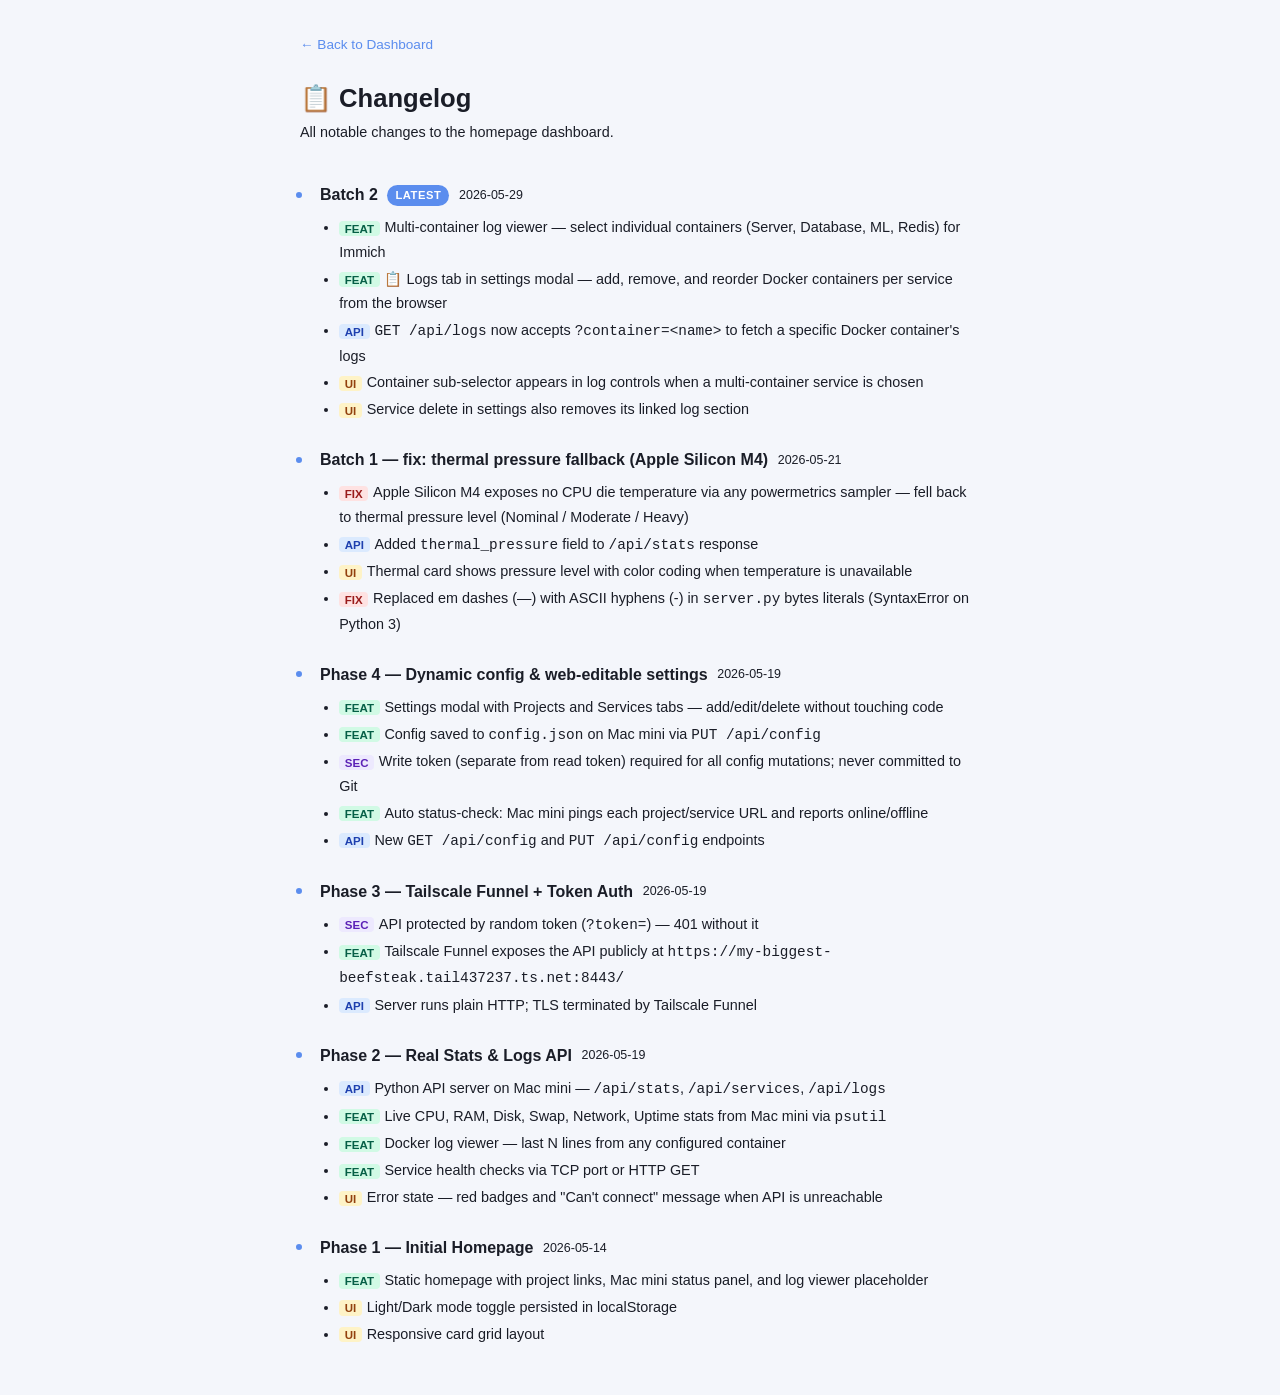
==== pages/changelog/changelog.html @ a52a222c "Batch 2: add Changelog page Co-authored-by: Copilot <223556219+Copilot@users.noreply.github.com>" ====
<!DOCTYPE html>
<html lang="en">
<head>
  <meta charset="UTF-8" />
  <meta name="viewport" content="width=device-width, initial-scale=1.0" />
  <title>Changelog — My Dashboard</title>
  <link rel="stylesheet" href="../../style.css" />
  <style>
    body { max-width: 720px; margin: 0 auto; padding: 2rem 1.25rem; }
    h1 { font-size: 1.6rem; margin-bottom: 0.25rem; }
    .subtitle { color: var(--muted); font-size: 0.9rem; margin-bottom: 2.5rem; }
    .back-link { font-size: 0.85rem; margin-bottom: 1.5rem; display: inline-block; color: var(--accent); text-decoration: none; }
    .back-link:hover { text-decoration: underline; }

    .entry { border-left: 3px solid var(--border); padding: 0 0 1.5rem 1.25rem; position: relative; }
    .entry + .entry { border-top: none; }
    .entry::before {
      content: '';
      position: absolute;
      left: -6px;
      top: 0.4rem;
      width: 10px;
      height: 10px;
      border-radius: 50%;
      background: var(--accent);
      border: 2px solid var(--bg);
    }

    .entry-header { display: flex; align-items: center; gap: 0.6rem; margin-bottom: 0.5rem; }
    .entry-title { font-size: 1rem; font-weight: 700; }
    .entry-date  { font-size: 0.78rem; color: var(--muted); }
    .badge {
      font-size: 0.7rem;
      font-weight: 700;
      padding: 0.15rem 0.5rem;
      border-radius: 99px;
      text-transform: uppercase;
      letter-spacing: 0.05em;
    }
    .badge-latest  { background: var(--accent);  color: #fff; }
    .badge-rc      { background: #7c3aed;         color: #fff; }
    .badge-hotfix  { background: var(--offline);  color: #fff; }
    .badge-test    { background: var(--warning);  color: #000; }

    ul.changes { margin: 0; padding-left: 1.2rem; color: var(--text); font-size: 0.9rem; line-height: 1.7; }
    ul.changes li { margin-bottom: 0.15rem; }
    .tag { font-size: 0.72rem; font-weight: 700; padding: 0.1rem 0.35rem; border-radius: 4px;
           margin-right: 0.3rem; text-transform: uppercase; }
    .tag-feat   { background: #d1fae5; color: #065f46; }
    .tag-fix    { background: #fee2e2; color: #991b1b; }
    .tag-api    { background: #dbeafe; color: #1e40af; }
    .tag-ui     { background: #fef3c7; color: #92400e; }
    .tag-sec    { background: #ede9fe; color: #5b21b6; }
    body.dark .tag-feat { background: #064e3b; color: #6ee7b7; }
    body.dark .tag-fix  { background: #7f1d1d; color: #fca5a5; }
    body.dark .tag-api  { background: #1e3a5f; color: #93c5fd; }
    body.dark .tag-ui   { background: #78350f; color: #fcd34d; }
    body.dark .tag-sec  { background: #4c1d95; color: #c4b5fd; }
  </style>
</head>
<body>
  <a class="back-link" href="../../index.html">← Back to Dashboard</a>
  <h1>📋 Changelog</h1>
  <p class="subtitle">All notable changes to the homepage dashboard.</p>

  <div class="timeline">

    <!-- ═══════════════════════════════════════════════════════════════ -->
    <div class="entry">
      <div class="entry-header">
        <span class="entry-title">Batch 2</span>
        <span class="badge badge-latest">Latest</span>
        <span class="entry-date">2026-05-29</span>
      </div>
      <ul class="changes">
        <li><span class="tag tag-feat">feat</span>Multi-container log viewer — select individual containers (Server, Database, ML, Redis) for Immich</li>
        <li><span class="tag tag-feat">feat</span>📋 Logs tab in settings modal — add, remove, and reorder Docker containers per service from the browser</li>
        <li><span class="tag tag-api">api</span><code>GET /api/logs</code> now accepts <code>?container=&lt;name&gt;</code> to fetch a specific Docker container's logs</li>
        <li><span class="tag tag-ui">ui</span>Container sub-selector appears in log controls when a multi-container service is chosen</li>
        <li><span class="tag tag-ui">ui</span>Service delete in settings also removes its linked log section</li>
      </ul>
    </div>

    <!-- ═══════════════════════════════════════════════════════════════ -->
    <div class="entry">
      <div class="entry-header">
        <span class="entry-title">Batch 1 — fix: thermal pressure fallback (Apple Silicon M4)</span>
        <span class="entry-date">2026-05-21</span>
      </div>
      <ul class="changes">
        <li><span class="tag tag-fix">fix</span>Apple Silicon M4 exposes no CPU die temperature via any powermetrics sampler — fell back to thermal pressure level (Nominal / Moderate / Heavy)</li>
        <li><span class="tag tag-api">api</span>Added <code>thermal_pressure</code> field to <code>/api/stats</code> response</li>
        <li><span class="tag tag-ui">ui</span>Thermal card shows pressure level with color coding when temperature is unavailable</li>
        <li><span class="tag tag-fix">fix</span>Replaced em dashes (—) with ASCII hyphens (-) in <code>server.py</code> bytes literals (SyntaxError on Python 3)</li>
      </ul>
    </div>

    <!-- ═══════════════════════════════════════════════════════════════ -->
    <div class="entry">
      <div class="entry-header">
        <span class="entry-title">Phase 4 — Dynamic config &amp; web-editable settings</span>
        <span class="entry-date">2026-05-19</span>
      </div>
      <ul class="changes">
        <li><span class="tag tag-feat">feat</span>Settings modal with Projects and Services tabs — add/edit/delete without touching code</li>
        <li><span class="tag tag-feat">feat</span>Config saved to <code>config.json</code> on Mac mini via <code>PUT /api/config</code></li>
        <li><span class="tag tag-sec">sec</span>Write token (separate from read token) required for all config mutations; never committed to Git</li>
        <li><span class="tag tag-feat">feat</span>Auto status-check: Mac mini pings each project/service URL and reports online/offline</li>
        <li><span class="tag tag-api">api</span>New <code>GET /api/config</code> and <code>PUT /api/config</code> endpoints</li>
      </ul>
    </div>

    <!-- ═══════════════════════════════════════════════════════════════ -->
    <div class="entry">
      <div class="entry-header">
        <span class="entry-title">Phase 3 — Tailscale Funnel + Token Auth</span>
        <span class="entry-date">2026-05-19</span>
      </div>
      <ul class="changes">
        <li><span class="tag tag-sec">sec</span>API protected by random token (<code>?token=</code>) — 401 without it</li>
        <li><span class="tag tag-feat">feat</span>Tailscale Funnel exposes the API publicly at <code>https://my-biggest-beefsteak.tail437237.ts.net:8443/</code></li>
        <li><span class="tag tag-api">api</span>Server runs plain HTTP; TLS terminated by Tailscale Funnel</li>
      </ul>
    </div>

    <!-- ═══════════════════════════════════════════════════════════════ -->
    <div class="entry">
      <div class="entry-header">
        <span class="entry-title">Phase 2 — Real Stats &amp; Logs API</span>
        <span class="entry-date">2026-05-19</span>
      </div>
      <ul class="changes">
        <li><span class="tag tag-api">api</span>Python API server on Mac mini — <code>/api/stats</code>, <code>/api/services</code>, <code>/api/logs</code></li>
        <li><span class="tag tag-feat">feat</span>Live CPU, RAM, Disk, Swap, Network, Uptime stats from Mac mini via <code>psutil</code></li>
        <li><span class="tag tag-feat">feat</span>Docker log viewer — last N lines from any configured container</li>
        <li><span class="tag tag-feat">feat</span>Service health checks via TCP port or HTTP GET</li>
        <li><span class="tag tag-ui">ui</span>Error state — red badges and "Can't connect" message when API is unreachable</li>
      </ul>
    </div>

    <!-- ═══════════════════════════════════════════════════════════════ -->
    <div class="entry">
      <div class="entry-header">
        <span class="entry-title">Phase 1 — Initial Homepage</span>
        <span class="entry-date">2026-05-14</span>
      </div>
      <ul class="changes">
        <li><span class="tag tag-feat">feat</span>Static homepage with project links, Mac mini status panel, and log viewer placeholder</li>
        <li><span class="tag tag-ui">ui</span>Light/Dark mode toggle persisted in localStorage</li>
        <li><span class="tag tag-ui">ui</span>Responsive card grid layout</li>
      </ul>
    </div>

  </div>

  <script>
    // Sync dark mode from localStorage
    if (localStorage.getItem('theme') === 'dark') document.body.classList.add('dark');
  </script>
</body>
</html>
---- style.css ----
/* ── CSS Custom Properties ─────────────────────────────────────── */
:root {
  --bg: #f4f6fb;
  --bg-alt: #eaecf3;
  --card-bg: #ffffff;
  --card-border: #e2e5ef;
  --text: #1a1d27;
  --text-muted: #6b7180;
  --accent: #5b8dee;
  --accent-hover: #3f70d6;
  --online: #3dbb7a;
  --warning: #f0a840;
  --offline: #e05555;
  --bar-bg: #e2e5ef;
  --shadow: 0 2px 12px rgba(0, 0, 0, 0.06);
  --radius: 12px;
  --radius-sm: 8px;
  --transition: 0.25s ease;
}

body.dark {
  --bg: #0f0f17;
  --bg-alt: #16161f;
  --card-bg: #1a1a26;
  --card-border: #2a2a3d;
  --text: #e2e4f0;
  --text-muted: #8b8fa8;
  --accent: #6b9af2;
  --accent-hover: #85aeff;
  --bar-bg: #2a2a3d;
  --shadow: 0 2px 16px rgba(0, 0, 0, 0.35);
}

/* ── Reset & Base ──────────────────────────────────────────────── */
*, *::before, *::after { box-sizing: border-box; margin: 0; padding: 0; }

html { scroll-behavior: smooth; }

body {
  font-family: -apple-system, BlinkMacSystemFont, 'Segoe UI', Roboto, sans-serif;
  background: var(--bg);
  color: var(--text);
  min-height: 100vh;
  transition: background var(--transition), color var(--transition);
  line-height: 1.5;
}

a { color: inherit; text-decoration: none; }

/* ── Header ────────────────────────────────────────────────────── */
header {
  position: sticky;
  top: 0;
  z-index: 100;
  background: var(--card-bg);
  border-bottom: 1px solid var(--card-border);
  box-shadow: var(--shadow);
  backdrop-filter: blur(8px);
}

.header-inner {
  max-width: 1200px;
  margin: 0 auto;
  padding: 0 1.5rem;
  height: 60px;
  display: flex;
  align-items: center;
  justify-content: space-between;
}

.brand {
  display: flex;
  align-items: center;
  gap: 0.6rem;
}

.brand-icon { font-size: 1.4rem; }

.brand h1 {
  font-size: 1.15rem;
  font-weight: 700;
  letter-spacing: -0.02em;
}

#theme-toggle, #settings-btn {
  background: var(--bg-alt);
  border: 1px solid var(--card-border);
  border-radius: var(--radius-sm);
  width: 38px;
  height: 38px;
  cursor: pointer;
  font-size: 1.1rem;
  display: flex;
  align-items: center;
  justify-content: center;
  transition: background var(--transition), border-color var(--transition), transform 0.15s;
}
#theme-toggle:hover, #settings-btn:hover { background: var(--card-border); transform: scale(1.08); }

.header-actions {
  display: flex;
  align-items: center;
  gap: 0.5rem;
}

/* ── Main Layout ───────────────────────────────────────────────── */
main {
  max-width: 1200px;
  margin: 0 auto;
  padding: 2rem 1.5rem 3rem;
  display: flex;
  flex-direction: column;
  gap: 2.5rem;
}

/* ── Section ───────────────────────────────────────────────────── */
.section-title {
  font-size: 1rem;
  font-weight: 600;
  color: var(--text-muted);
  text-transform: uppercase;
  letter-spacing: 0.06em;
  margin-bottom: 1rem;
  display: flex;
  align-items: center;
  gap: 0.5rem;
}

.section-icon { font-size: 1.1rem; }

/* ── Badge ─────────────────────────────────────────────────────── */
.badge {
  font-size: 0.65rem;
  font-weight: 600;
  padding: 2px 7px;
  border-radius: 20px;
  letter-spacing: 0.04em;
  text-transform: uppercase;
}
.badge-mock {
  background: color-mix(in srgb, var(--warning) 18%, transparent);
  color: var(--warning);
  border: 1px solid color-mix(in srgb, var(--warning) 35%, transparent);
}
.badge-live {
  background: color-mix(in srgb, var(--online) 18%, transparent);
  color: var(--online);
  border: 1px solid color-mix(in srgb, var(--online) 35%, transparent);
}
.badge-error {
  background: color-mix(in srgb, var(--offline) 18%, transparent);
  color: var(--offline);
  border: 1px solid color-mix(in srgb, var(--offline) 35%, transparent);
}

/* ── Card Grid ─────────────────────────────────────────────────── */
.cards-grid {
  display: grid;
  grid-template-columns: repeat(auto-fill, minmax(220px, 1fr));
  gap: 1rem;
}

/* ── Base Card ─────────────────────────────────────────────────── */
.card {
  background: var(--card-bg);
  border: 1px solid var(--card-border);
  border-radius: var(--radius);
  padding: 1.1rem 1.2rem;
  box-shadow: var(--shadow);
  transition: background var(--transition), border-color var(--transition),
              transform 0.18s, box-shadow 0.18s;
}

/* ── Project Card ──────────────────────────────────────────────── */
.project-card {
  display: flex;
  align-items: center;
  gap: 0.9rem;
  cursor: pointer;
  position: relative;
}
.project-card:hover {
  transform: translateY(-3px);
  box-shadow: 0 6px 24px rgba(0,0,0,0.12);
  border-color: var(--accent);
}
body.dark .project-card:hover { box-shadow: 0 6px 24px rgba(0,0,0,0.5); }

.card-icon { font-size: 1.8rem; flex-shrink: 0; }

.card-body { flex: 1; min-width: 0; }

.card-name {
  font-weight: 600;
  font-size: 0.95rem;
  white-space: nowrap;
  overflow: hidden;
  text-overflow: ellipsis;
}

.card-desc {
  font-size: 0.8rem;
  color: var(--text-muted);
  margin-top: 2px;
  white-space: nowrap;
  overflow: hidden;
  text-overflow: ellipsis;
}

/* ── Status Dot ────────────────────────────────────────────────── */
.status-dot {
  position: absolute;
  top: 0.8rem;
  right: 0.8rem;
  width: 9px;
  height: 9px;
  border-radius: 50%;
  flex-shrink: 0;
}
.status-dot.online  { background: var(--online);  box-shadow: 0 0 6px var(--online); }
.status-dot.warning { background: var(--warning); box-shadow: 0 0 6px var(--warning); }
.status-dot.offline { background: var(--offline); box-shadow: 0 0 6px var(--offline); }

/* ── Stat Card ─────────────────────────────────────────────────── */
.stats-grid { grid-template-columns: repeat(auto-fill, minmax(180px, 1fr)); }

.stat-card { display: flex; flex-direction: column; gap: 0.4rem; }

.stat-label {
  font-size: 0.75rem;
  font-weight: 600;
  text-transform: uppercase;
  letter-spacing: 0.06em;
  color: var(--text-muted);
}

.stat-value {
  font-size: 1.8rem;
  font-weight: 700;
  letter-spacing: -0.03em;
  color: var(--accent);
  line-height: 1;
}

.stat-value.uptime { font-size: 1.1rem; letter-spacing: -0.01em; }

.stat-sub {
  font-size: 0.73rem;
  color: var(--text-muted);
}

.stat-bar-wrap {
  height: 5px;
  border-radius: 3px;
  background: var(--bar-bg);
  overflow: hidden;
  margin-top: 2px;
}

.stat-bar {
  height: 100%;
  border-radius: 3px;
  background: var(--accent);
  width: 0%;
  transition: width 0.8s cubic-bezier(0.4, 0, 0.2, 1);
}

.stat-bar.hot { background: var(--warning); }
.stat-bar.critical { background: var(--offline); }

/* ── Server Status ─────────────────────────────────────────────── */
.server-grid { grid-template-columns: repeat(auto-fill, minmax(200px, 1fr)); }

.server-card {
  display: flex;
  flex-direction: column;
  gap: 0.6rem;
}

.server-info { display: flex; flex-direction: column; gap: 2px; }

.server-name { font-weight: 600; font-size: 0.95rem; }

.server-detail { font-size: 0.78rem; color: var(--text-muted); font-family: 'SF Mono', 'Cascadia Code', monospace; }

.server-meta {
  display: flex;
  align-items: center;
  justify-content: space-between;
  margin-top: auto;
}

.status-badge {
  font-size: 0.72rem;
  font-weight: 600;
  padding: 3px 9px;
  border-radius: 20px;
  text-transform: uppercase;
  letter-spacing: 0.04em;
}
.status-badge.online {
  background: color-mix(in srgb, var(--online) 18%, transparent);
  color: var(--online);
  border: 1px solid color-mix(in srgb, var(--online) 35%, transparent);
}
.status-badge.warning {
  background: color-mix(in srgb, var(--warning) 18%, transparent);
  color: var(--warning);
  border: 1px solid color-mix(in srgb, var(--warning) 35%, transparent);
}
.status-badge.offline {
  background: color-mix(in srgb, var(--offline) 18%, transparent);
  color: var(--offline);
  border: 1px solid color-mix(in srgb, var(--offline) 35%, transparent);
}

.last-checked {
  font-size: 0.7rem;
  color: var(--text-muted);
}

/* ── Log Viewer ────────────────────────────────────────────────── */
.log-controls {
  display: flex;
  align-items: center;
  gap: 0.75rem;
  margin-bottom: 0.75rem;
  flex-wrap: wrap;
}

.log-controls select,
.log-controls button {
  background: var(--card-bg);
  border: 1px solid var(--card-border);
  color: var(--text);
  border-radius: var(--radius-sm);
  padding: 0.4rem 0.8rem;
  font-size: 0.85rem;
  cursor: pointer;
  transition: background var(--transition), border-color var(--transition);
}
.log-controls select:focus,
.log-controls button:hover {
  outline: none;
  border-color: var(--accent);
  background: var(--bg-alt);
}

.log-follow-wrap {
  display: flex;
  align-items: center;
  gap: 0.4rem;
  font-size: 0.83rem;
  color: var(--text-muted);
  cursor: pointer;
  user-select: none;
}

.log-viewer {
  background: var(--bg-alt);
  border: 1px solid var(--card-border);
  border-radius: var(--radius);
  padding: 1rem 1.2rem;
  font-family: 'SF Mono', 'Cascadia Code', 'Fira Code', 'Consolas', monospace;
  font-size: 0.78rem;
  line-height: 1.75;
  max-height: 340px;
  overflow-y: auto;
  color: var(--text);
  transition: background var(--transition);
}

/* Log line colors */
.log-line { display: flex; gap: 0.8rem; }
.log-time { color: var(--text-muted); flex-shrink: 0; }
.log-level { font-weight: 700; flex-shrink: 0; min-width: 5ch; }
.log-level.INFO  { color: var(--accent); }
.log-level.WARN  { color: var(--warning); }
.log-level.ERROR { color: var(--offline); }
.log-level.DEBUG { color: var(--text-muted); }
.log-msg { word-break: break-all; }

/* ── Footer ────────────────────────────────────────────────────── */
footer {
  text-align: center;
  padding: 1.5rem;
  font-size: 0.78rem;
  color: var(--text-muted);
  border-top: 1px solid var(--card-border);
}
footer a { color: var(--accent); }
footer a:hover { text-decoration: underline; }

/* ── Scrollbar ─────────────────────────────────────────────────── */
::-webkit-scrollbar { width: 6px; height: 6px; }
::-webkit-scrollbar-track { background: transparent; }
::-webkit-scrollbar-thumb { background: var(--card-border); border-radius: 3px; }
::-webkit-scrollbar-thumb:hover { background: var(--text-muted); }

/* ── Responsive ────────────────────────────────────────────────── */
@media (max-width: 640px) {
  .cards-grid,
  .stats-grid,
  .server-grid { grid-template-columns: 1fr 1fr; }

  .stat-value { font-size: 1.4rem; }
}

@media (max-width: 420px) {
  .cards-grid,
  .stats-grid,
  .server-grid { grid-template-columns: 1fr; }
}

/* ── Placeholder card ──────────────────────────────────────────── */
.placeholder-card {
  color: var(--text-muted);
  font-style: italic;
  padding: 1.5rem;
  grid-column: 1 / -1;
}

/* ── Status dot — checking state ───────────────────────────────── */
.status-dot.checking,
.status-badge.checking {
  background: var(--text-muted);
  color: var(--bg);
  animation: pulse 1.5s infinite;
}
.status-badge.checking { background: var(--text-muted); }
@keyframes pulse {
  0%, 100% { opacity: 1; }
  50% { opacity: 0.3; }
}

/* ── Visibility badge on project cards ─────────────────────────── */
.vis-badge {
  display: inline-block;
  font-size: 0.65rem;
  font-weight: 600;
  letter-spacing: 0.04em;
  padding: 1px 5px;
  border-radius: 4px;
  background: var(--bg-alt);
  color: var(--text-muted);
  vertical-align: middle;
  margin-left: 4px;
}

/* ─────────────────────────────────────────────────────────────────
   SETTINGS MODAL
   ───────────────────────────────────────────────────────────────── */

.modal-overlay {
  position: fixed;
  inset: 0;
  z-index: 500;
  background: rgba(0, 0, 0, 0.55);
  display: flex;
  align-items: center;
  justify-content: center;
  padding: 1rem;
  backdrop-filter: blur(3px);
}
.modal-overlay[hidden] { display: none; }

.modal {
  background: var(--card-bg);
  border: 1px solid var(--card-border);
  border-radius: var(--radius);
  box-shadow: 0 8px 40px rgba(0, 0, 0, 0.35);
  width: 100%;
  max-width: 680px;
  max-height: 90vh;
  display: flex;
  flex-direction: column;
  overflow: hidden;
}

.modal-header {
  display: flex;
  align-items: center;
  justify-content: space-between;
  padding: 1rem 1.25rem;
  border-bottom: 1px solid var(--card-border);
  flex-shrink: 0;
}
.modal-header h2 { font-size: 1rem; font-weight: 700; }

.modal-close {
  background: none;
  border: none;
  cursor: pointer;
  color: var(--text-muted);
  font-size: 1.1rem;
  padding: 0.2rem 0.4rem;
  border-radius: 6px;
  transition: background var(--transition), color var(--transition);
}
.modal-close:hover { background: var(--bg-alt); color: var(--text); }

/* Tabs */
.modal-tabs {
  display: flex;
  gap: 0;
  border-bottom: 1px solid var(--card-border);
  flex-shrink: 0;
}
.tab-btn {
  background: none;
  border: none;
  border-bottom: 2px solid transparent;
  padding: 0.65rem 1.25rem;
  cursor: pointer;
  font-size: 0.875rem;
  font-weight: 600;
  color: var(--text-muted);
  transition: color var(--transition), border-color var(--transition);
}
.tab-btn.active { color: var(--accent); border-bottom-color: var(--accent); }
.tab-btn:hover:not(.active) { color: var(--text); }

/* Body */
.modal-body {
  flex: 1;
  overflow-y: auto;
  padding: 1rem 1.25rem;
}

.tab-panel.hidden { display: none; }

/* Settings list */
.settings-list {
  list-style: none;
  display: flex;
  flex-direction: column;
  gap: 0.6rem;
  margin-bottom: 0.75rem;
}

.settings-entry {
  display: flex;
  align-items: flex-start;
  gap: 0.5rem;
  background: var(--bg-alt);
  border: 1px solid var(--card-border);
  border-radius: var(--radius-sm);
  padding: 0.6rem 0.75rem;
}

.entry-icon {
  font-size: 1.3rem;
  min-width: 2rem;
  text-align: center;
  padding-top: 0.15rem;
}

.entry-fields {
  display: flex;
  flex-wrap: wrap;
  gap: 0.35rem;
  flex: 1;
}

.entry-fields input,
.entry-fields select {
  background: var(--card-bg);
  border: 1px solid var(--card-border);
  border-radius: 6px;
  color: var(--text);
  font-size: 0.8rem;
  padding: 0.3rem 0.5rem;
  transition: border-color var(--transition);
}
.entry-fields input:focus,
.entry-fields select:focus {
  outline: none;
  border-color: var(--accent);
}

.entry-fields input[data-field="name"]   { flex: 1 0 120px; }
.entry-fields input[data-field="icon"]   { flex: 0 0 60px; }
.entry-fields input[data-field="desc"]   { flex: 2 0 180px; }
.entry-fields input[data-field="url"],
.entry-fields input[data-field="check_url"] { flex: 2 0 200px; }
.entry-fields input[data-field="port"]   { flex: 0 0 80px; }
.entry-fields input[data-field="detail"] { flex: 0 0 100px; }
.entry-fields input[data-field="docker"] { flex: 1 0 140px; }
.entry-fields select { flex: 0 0 90px; }

.btn-delete {
  background: none;
  border: none;
  cursor: pointer;
  font-size: 1rem;
  color: var(--offline);
  padding: 0.2rem;
  border-radius: 6px;
  transition: background var(--transition);
  flex-shrink: 0;
}
.btn-delete:hover { background: rgba(224, 85, 85, 0.12); }

/* Add form */
.add-form-wrap {
  border: 1px dashed var(--card-border);
  border-radius: var(--radius-sm);
  padding: 0.5rem 0.75rem;
  margin-top: 0.25rem;
}
.add-form-wrap summary {
  cursor: pointer;
  font-size: 0.85rem;
  font-weight: 600;
  color: var(--accent);
  user-select: none;
  list-style: none;
  padding: 0.2rem 0;
}
.add-form-wrap summary::-webkit-details-marker { display: none; }

.add-form {
  display: flex;
  flex-wrap: wrap;
  gap: 0.4rem;
  margin-top: 0.6rem;
}
.add-form input,
.add-form select {
  background: var(--card-bg);
  border: 1px solid var(--card-border);
  border-radius: 6px;
  color: var(--text);
  font-size: 0.82rem;
  padding: 0.3rem 0.5rem;
  flex: 1 0 160px;
}
.add-form input:focus,
.add-form select:focus { outline: none; border-color: var(--accent); }
.add-form select { flex: 0 0 100px; }

.btn-add {
  background: var(--accent);
  color: #fff;
  border: none;
  border-radius: 6px;
  padding: 0.35rem 0.9rem;
  font-size: 0.85rem;
  font-weight: 600;
  cursor: pointer;
  transition: background var(--transition);
}
.btn-add:hover { background: var(--accent-hover); }

/* Footer */
.modal-footer {
  border-top: 1px solid var(--card-border);
  padding: 0.85rem 1.25rem;
  display: flex;
  flex-direction: column;
  gap: 0.6rem;
  flex-shrink: 0;
}

.write-token-row {
  display: flex;
  align-items: center;
  gap: 0.6rem;
}
.write-token-row label {
  font-size: 0.82rem;
  font-weight: 600;
  white-space: nowrap;
  color: var(--text-muted);
}
.write-token-row input {
  flex: 1;
  background: var(--bg-alt);
  border: 1px solid var(--card-border);
  border-radius: 6px;
  color: var(--text);
  font-size: 0.85rem;
  padding: 0.35rem 0.6rem;
}
.write-token-row input:focus { outline: none; border-color: var(--accent); }

.modal-footer-actions {
  display: flex;
  align-items: center;
  justify-content: flex-end;
  gap: 0.75rem;
}

.save-status {
  font-size: 0.82rem;
  font-weight: 600;
}
.save-status.ok    { color: var(--online); }
.save-status.error { color: var(--offline); }

.btn-save {
  background: var(--accent);
  color: #fff;
  border: none;
  border-radius: var(--radius-sm);
  padding: 0.45rem 1.1rem;
  font-size: 0.88rem;
  font-weight: 600;
  cursor: pointer;
  transition: background var(--transition), opacity var(--transition);
}
.btn-save:hover:not(:disabled)   { background: var(--accent-hover); }
.btn-save:disabled { opacity: 0.5; cursor: not-allowed; }

/* ─────────────────────────────────────────────────────────────────
   LOG SETTINGS TAB
   ───────────────────────────────────────────────────────────────── */

.tab-hint {
  font-size: 0.82rem;
  color: var(--muted);
  margin-bottom: 0.75rem;
}

.log-svc-section {
  margin-bottom: 1rem;
  border: 1px solid var(--border);
  border-radius: var(--radius-sm);
  overflow: hidden;
}

.log-svc-header {
  background: var(--card-bg);
  padding: 0.4rem 0.7rem;
  font-size: 0.82rem;
  font-weight: 700;
  color: var(--muted);
  letter-spacing: 0.04em;
  text-transform: uppercase;
  border-bottom: 1px solid var(--border);
}

.log-containers-list {
  padding: 0.4rem 0.5rem;
  display: flex;
  flex-direction: column;
  gap: 0.35rem;
}

.log-container-entry {
  display: flex;
  align-items: center;
  gap: 0.4rem;
}

.log-container-entry input {
  flex: 1;
  min-width: 0;
  padding: 0.3rem 0.55rem;
  font-size: 0.82rem;
  border: 1px solid var(--border);
  border-radius: var(--radius-sm);
  background: var(--bg);
  color: var(--text);
  transition: border-color var(--transition);
}
.log-container-entry input:focus {
  outline: none;
  border-color: var(--accent);
}

.btn-add-small {
  display: inline-block;
  margin: 0.3rem 0.5rem 0.5rem;
  padding: 0.25rem 0.6rem;
  font-size: 0.78rem;
  font-weight: 600;
  background: transparent;
  color: var(--accent);
  border: 1px dashed var(--accent);
  border-radius: var(--radius-sm);
  cursor: pointer;
  transition: background var(--transition), color var(--transition);
}
.btn-add-small:hover {
  background: var(--accent);
  color: #fff;
}
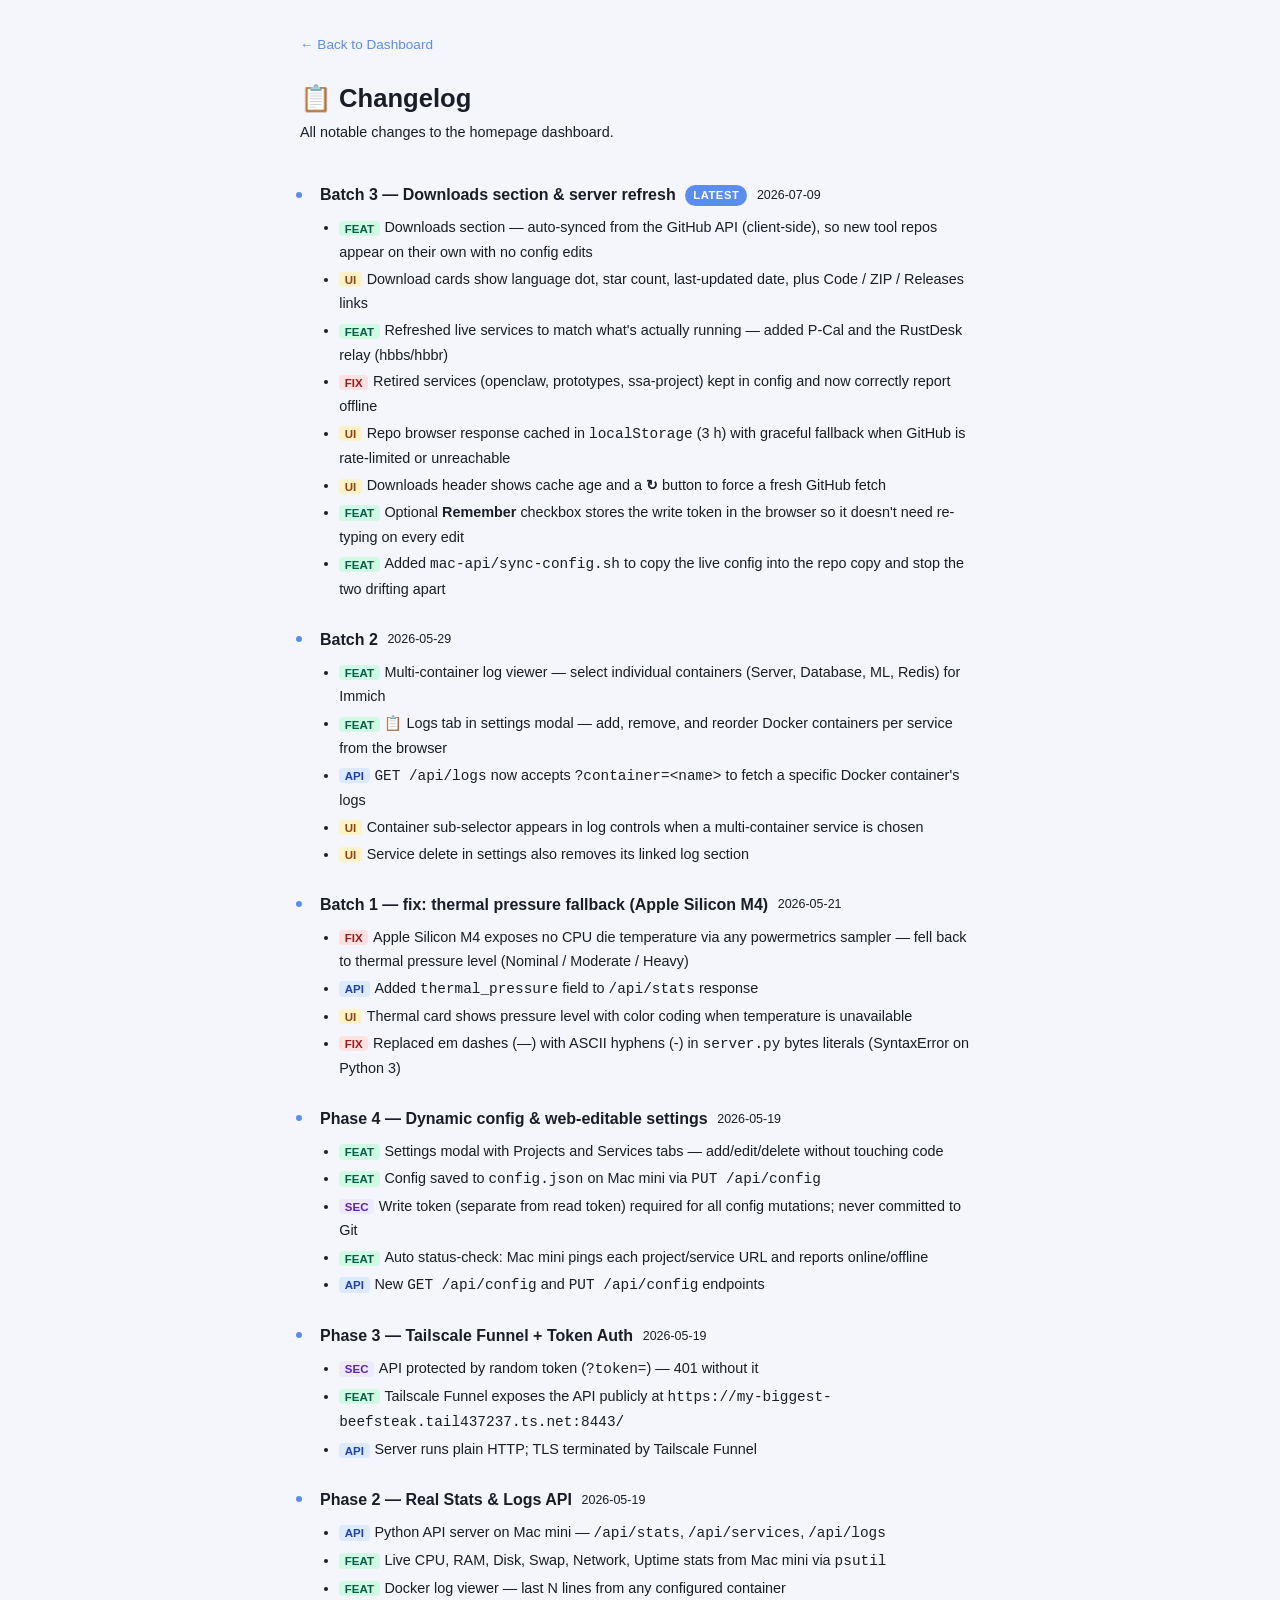
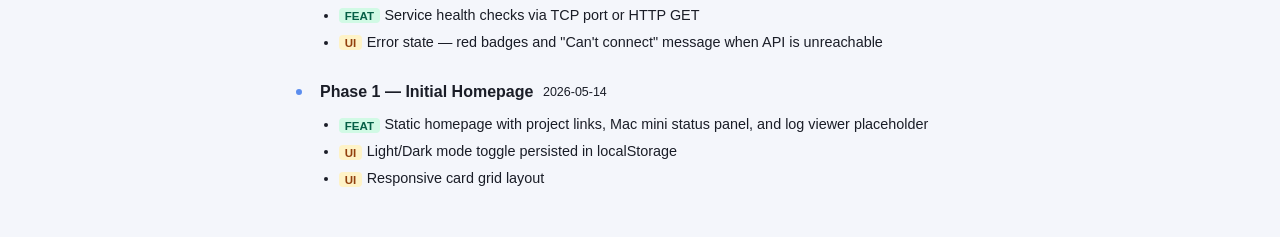
==== commit d5937fef: "Batch 3: GitHub Downloads section + live service refresh - Add auto-synced Downloads section (client" ====
--- a/pages/changelog/changelog.html
+++ b/pages/changelog/changelog.html
@@ -68,8 +68,26 @@
     <!-- ═══════════════════════════════════════════════════════════════ -->
     <div class="entry">
       <div class="entry-header">
+        <span class="entry-title">Batch 3 — Downloads section &amp; server refresh</span>
+        <span class="badge badge-latest">Latest</span>
+        <span class="entry-date">2026-07-09</span>
+      </div>
+      <ul class="changes">
+        <li><span class="tag tag-feat">feat</span>Downloads section — auto-synced from the GitHub API (client-side), so new tool repos appear on their own with no config edits</li>
+        <li><span class="tag tag-ui">ui</span>Download cards show language dot, star count, last-updated date, plus Code / ZIP / Releases links</li>
+        <li><span class="tag tag-feat">feat</span>Refreshed live services to match what's actually running — added P-Cal and the RustDesk relay (hbbs/hbbr)</li>
+        <li><span class="tag tag-fix">fix</span>Retired services (openclaw, prototypes, ssa-project) kept in config and now correctly report offline</li>
+        <li><span class="tag tag-ui">ui</span>Repo browser response cached in <code>localStorage</code> (3 h) with graceful fallback when GitHub is rate-limited or unreachable</li>
+        <li><span class="tag tag-ui">ui</span>Downloads header shows cache age and a <strong>↻</strong> button to force a fresh GitHub fetch</li>
+        <li><span class="tag tag-feat">feat</span>Optional <strong>Remember</strong> checkbox stores the write token in the browser so it doesn't need re-typing on every edit</li>
+        <li><span class="tag tag-feat">feat</span>Added <code>mac-api/sync-config.sh</code> to copy the live config into the repo copy and stop the two drifting apart</li>
+      </ul>
+    </div>
+
+    <!-- ═══════════════════════════════════════════════════════════════ -->
+    <div class="entry">
+      <div class="entry-header">
         <span class="entry-title">Batch 2</span>
-        <span class="badge badge-latest">Latest</span>
         <span class="entry-date">2026-05-29</span>
       </div>
       <ul class="changes">
--- a/style.css
+++ b/style.css
@@ -128,6 +128,22 @@
 
 .section-icon { font-size: 1.1rem; }
 
+.section-refresh {
+  background: none;
+  border: none;
+  color: var(--text-muted);
+  font-size: 0.95rem;
+  cursor: pointer;
+  padding: 2px 4px;
+  line-height: 1;
+  border-radius: 6px;
+  transition: color var(--transition), background var(--transition), transform 0.2s;
+}
+.section-refresh:hover:not(:disabled) { color: var(--accent); background: var(--card-border); }
+.section-refresh:disabled { opacity: 0.6; cursor: default; }
+.section-refresh.spinning { animation: spin 0.8s linear infinite; }
+@keyframes spin { to { transform: rotate(360deg); } }
+
 /* ── Badge ─────────────────────────────────────────────────────── */
 .badge {
   font-size: 0.65rem;
@@ -205,6 +221,68 @@
   white-space: nowrap;
   overflow: hidden;
   text-overflow: ellipsis;
+}
+
+/* ── Download Card ─────────────────────────────────────────────── */
+.download-card {
+  display: flex;
+  flex-direction: column;
+  gap: 0.7rem;
+}
+.download-card:hover {
+  transform: translateY(-3px);
+  box-shadow: 0 6px 24px rgba(0,0,0,0.12);
+  border-color: var(--accent);
+}
+body.dark .download-card:hover { box-shadow: 0 6px 24px rgba(0,0,0,0.5); }
+
+.download-card .card-name { white-space: normal; }
+.download-card .card-name a {
+  color: var(--text);
+  text-decoration: none;
+}
+.download-card .card-name a:hover { color: var(--accent); }
+.download-card .card-desc { white-space: normal; }
+
+.dl-meta {
+  display: flex;
+  flex-wrap: wrap;
+  align-items: center;
+  gap: 0.4rem 0.9rem;
+  margin-top: 0.5rem;
+  font-size: 0.75rem;
+  color: var(--text-muted);
+}
+.dl-lang { display: inline-flex; align-items: center; gap: 0.35rem; }
+.lang-dot {
+  width: 9px;
+  height: 9px;
+  border-radius: 50%;
+  display: inline-block;
+  flex-shrink: 0;
+}
+
+.dl-actions {
+  display: flex;
+  gap: 0.5rem;
+  margin-top: auto;
+}
+.dl-actions a {
+  flex: 1;
+  text-align: center;
+  padding: 0.35rem 0.5rem;
+  font-size: 0.78rem;
+  font-weight: 600;
+  border-radius: 8px;
+  border: 1px solid var(--card-border);
+  color: var(--text-muted);
+  text-decoration: none;
+  transition: background var(--transition), border-color var(--transition), color var(--transition);
+}
+.dl-actions a:hover {
+  border-color: var(--accent);
+  color: var(--accent);
+  background: var(--card-border);
 }
 
 /* ── Status Dot ────────────────────────────────────────────────── */
@@ -683,6 +761,19 @@
   padding: 0.35rem 0.6rem;
 }
 .write-token-row input:focus { outline: none; border-color: var(--accent); }
+
+.remember-token-wrap {
+  display: flex;
+  align-items: center;
+  gap: 0.3rem;
+  cursor: pointer;
+}
+.remember-token-wrap input {
+  flex: 0 0 auto;
+  width: auto;
+  padding: 0;
+  cursor: pointer;
+}
 
 .modal-footer-actions {
   display: flex;
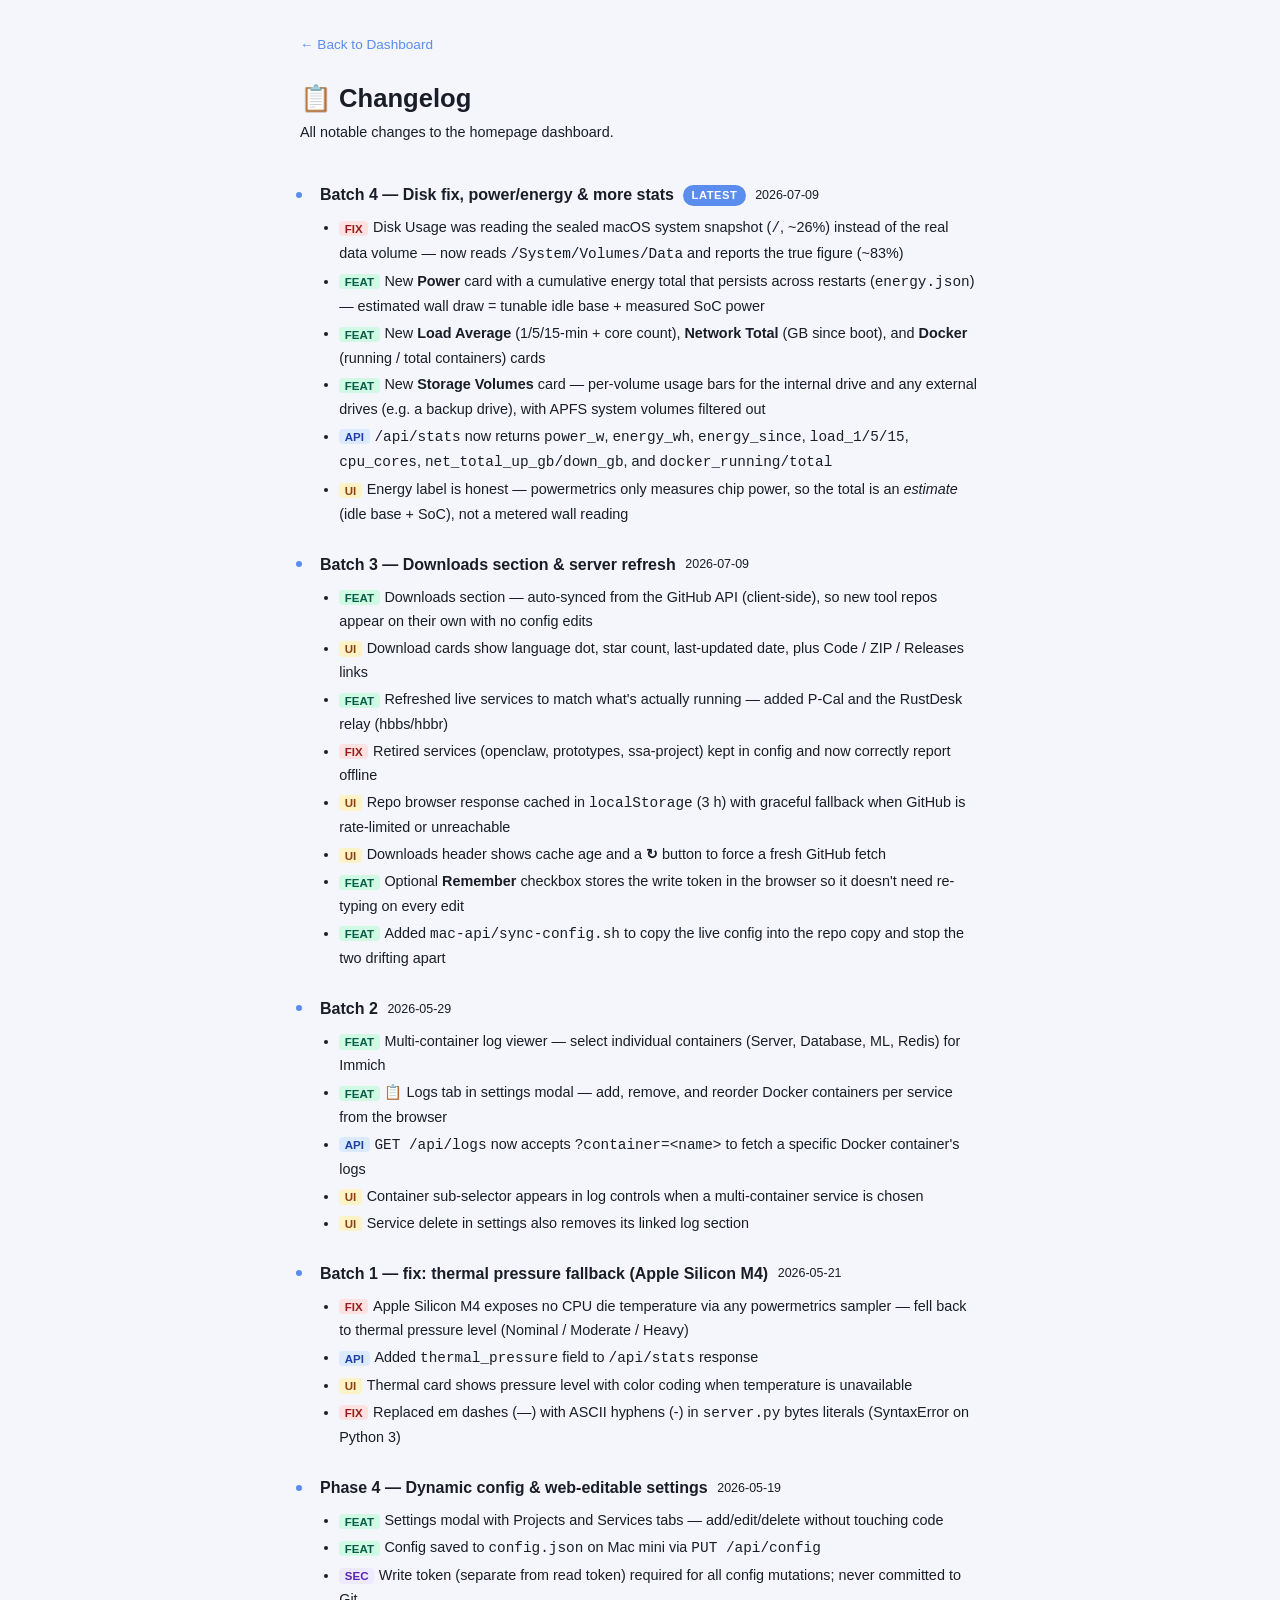
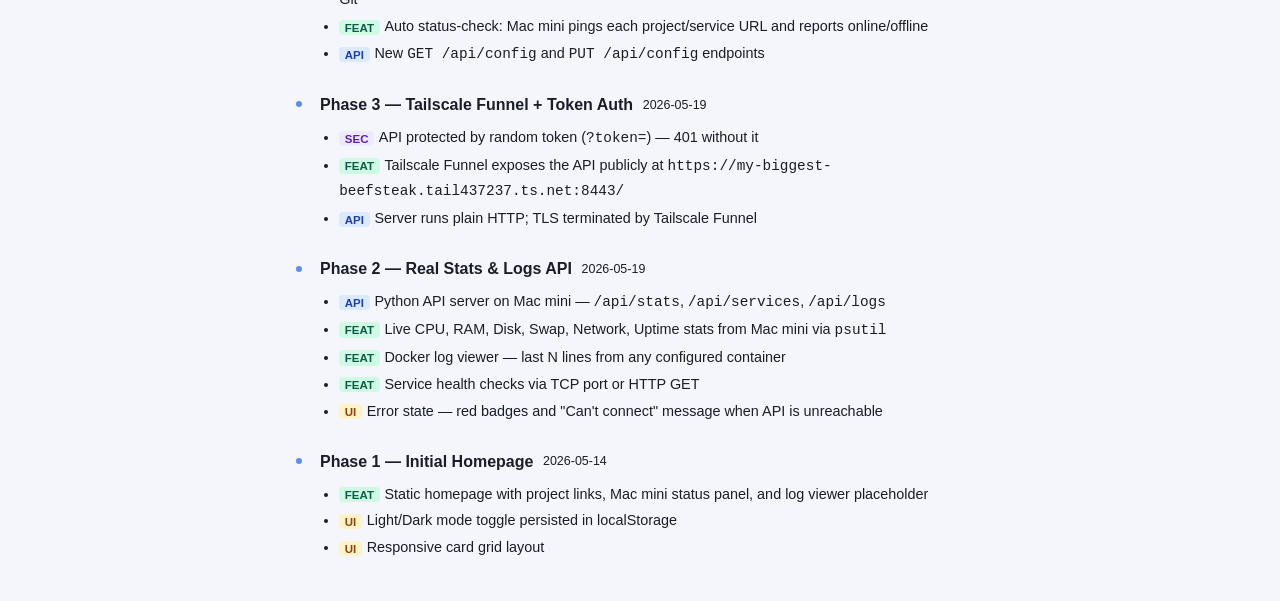
==== commit 16d7ace0: "Batch 4: disk-volume fix, power/energy tracking + more stats - Fix Disk Usage: read /System/Volumes/" ====
--- a/pages/changelog/changelog.html
+++ b/pages/changelog/changelog.html
@@ -68,8 +68,24 @@
     <!-- ═══════════════════════════════════════════════════════════════ -->
     <div class="entry">
       <div class="entry-header">
+        <span class="entry-title">Batch 4 — Disk fix, power/energy &amp; more stats</span>
+        <span class="badge badge-latest">Latest</span>
+        <span class="entry-date">2026-07-09</span>
+      </div>
+      <ul class="changes">
+        <li><span class="tag tag-fix">fix</span>Disk Usage was reading the sealed macOS system snapshot (<code>/</code>, ~26%) instead of the real data volume — now reads <code>/System/Volumes/Data</code> and reports the true figure (~83%)</li>
+        <li><span class="tag tag-feat">feat</span>New <strong>Power</strong> card with a cumulative energy total that persists across restarts (<code>energy.json</code>) — estimated wall draw = tunable idle base + measured SoC power</li>
+        <li><span class="tag tag-feat">feat</span>New <strong>Load Average</strong> (1/5/15-min + core count), <strong>Network Total</strong> (GB since boot), and <strong>Docker</strong> (running / total containers) cards</li>
+        <li><span class="tag tag-feat">feat</span>New <strong>Storage Volumes</strong> card — per-volume usage bars for the internal drive and any external drives (e.g. a backup drive), with APFS system volumes filtered out</li>
+        <li><span class="tag tag-api">api</span><code>/api/stats</code> now returns <code>power_w</code>, <code>energy_wh</code>, <code>energy_since</code>, <code>load_1/5/15</code>, <code>cpu_cores</code>, <code>net_total_up_gb/down_gb</code>, and <code>docker_running/total</code></li>
+        <li><span class="tag tag-ui">ui</span>Energy label is honest — powermetrics only measures chip power, so the total is an <em>estimate</em> (idle base + SoC), not a metered wall reading</li>
+      </ul>
+    </div>
+
+    <!-- ═══════════════════════════════════════════════════════════════ -->
+    <div class="entry">
+      <div class="entry-header">
         <span class="entry-title">Batch 3 — Downloads section &amp; server refresh</span>
-        <span class="badge badge-latest">Latest</span>
         <span class="entry-date">2026-07-09</span>
       </div>
       <ul class="changes">
--- a/style.css
+++ b/style.css
@@ -346,6 +346,51 @@
 .stat-bar.hot { background: var(--warning); }
 .stat-bar.critical { background: var(--offline); }
 
+/* ── Storage Volumes (per-volume breakdown) ────────────────────── */
+.volumes-card { grid-column: 1 / -1; }
+
+.volumes-list {
+  display: grid;
+  grid-template-columns: repeat(auto-fill, minmax(240px, 1fr));
+  gap: 0.75rem 1.25rem;
+  margin-top: 0.2rem;
+}
+
+.vol-row { display: flex; flex-direction: column; gap: 0.35rem; }
+
+.vol-head {
+  display: flex;
+  justify-content: space-between;
+  align-items: baseline;
+  gap: 0.5rem;
+}
+
+.vol-name {
+  font-size: 0.85rem;
+  font-weight: 600;
+  color: var(--text);
+  display: inline-flex;
+  align-items: center;
+  gap: 0.4rem;
+}
+
+.vol-figs {
+  font-size: 0.72rem;
+  color: var(--text-muted);
+  white-space: nowrap;
+}
+
+.vol-tag {
+  font-size: 0.6rem;
+  font-weight: 700;
+  text-transform: uppercase;
+  letter-spacing: 0.05em;
+  padding: 0.05rem 0.3rem;
+  border-radius: 4px;
+  background: var(--bar-bg);
+  color: var(--text-muted);
+}
+
 /* ── Server Status ─────────────────────────────────────────────── */
 .server-grid { grid-template-columns: repeat(auto-fill, minmax(200px, 1fr)); }
 
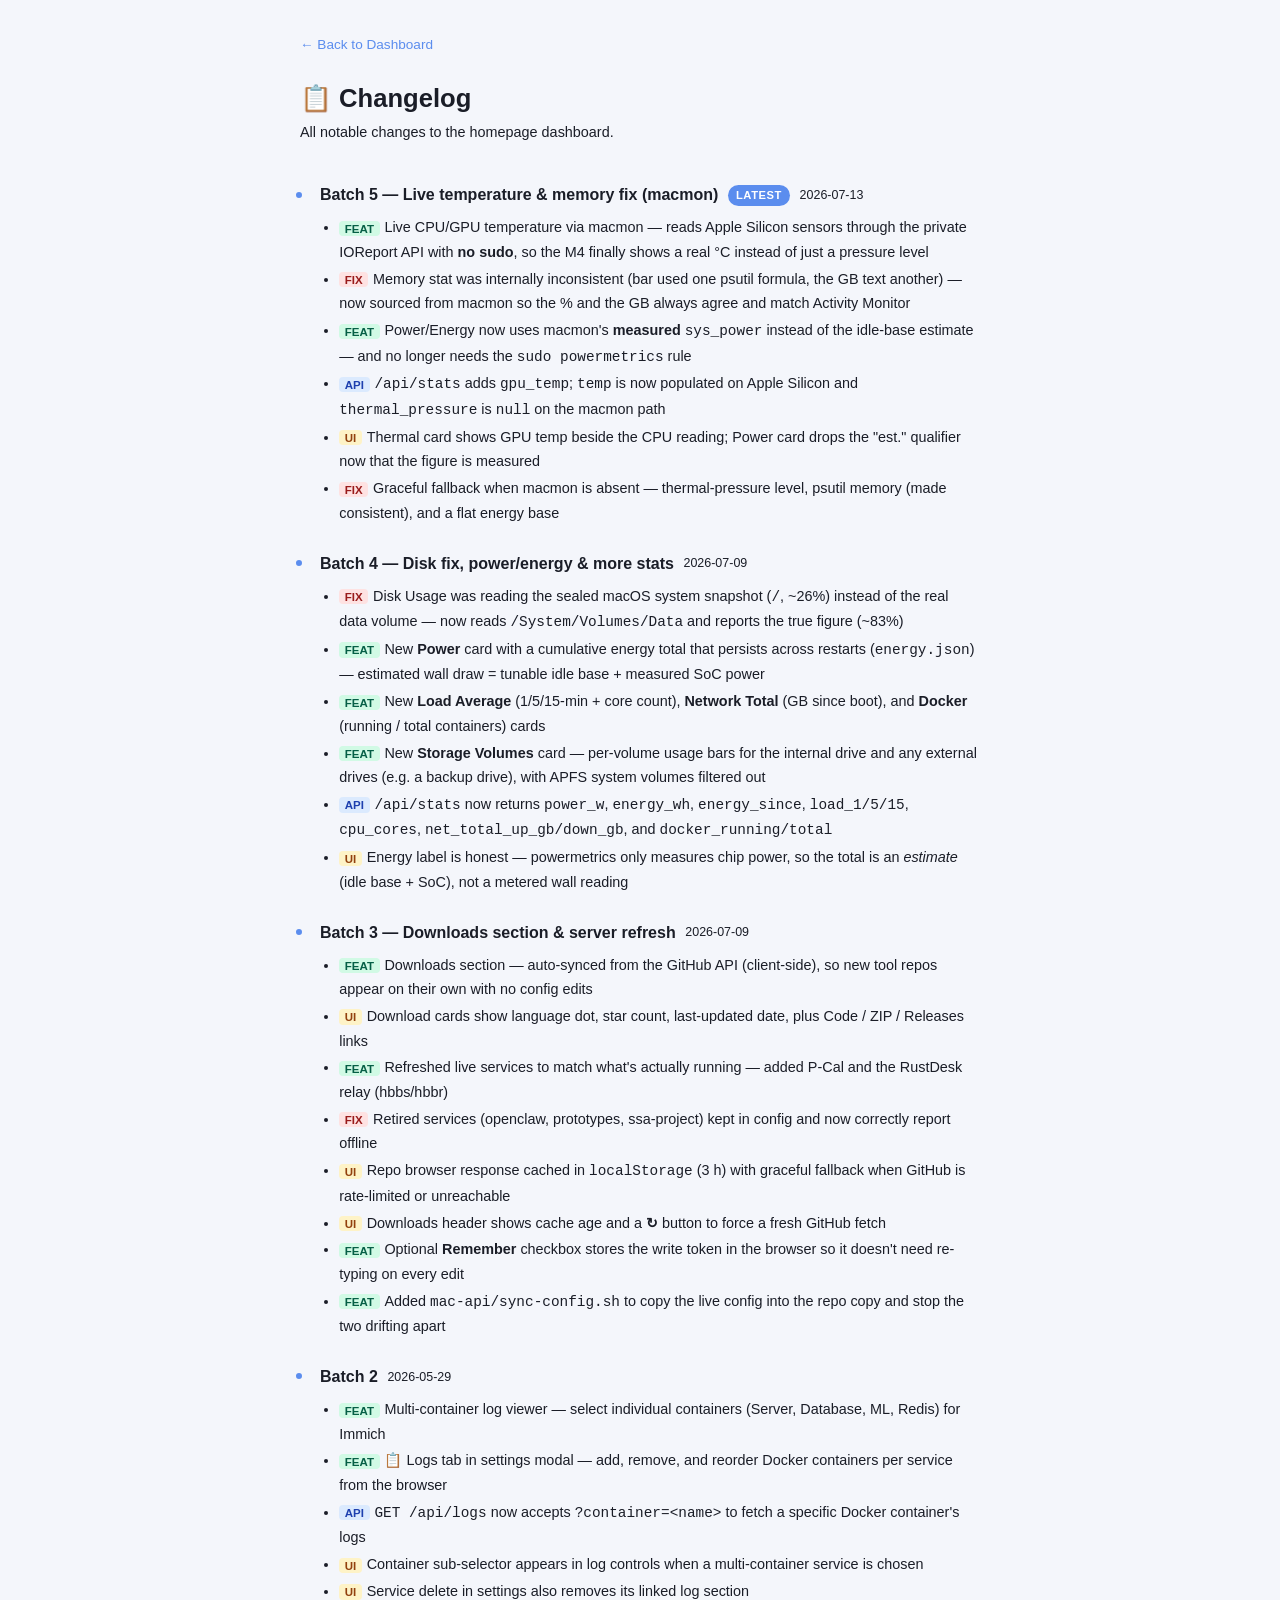
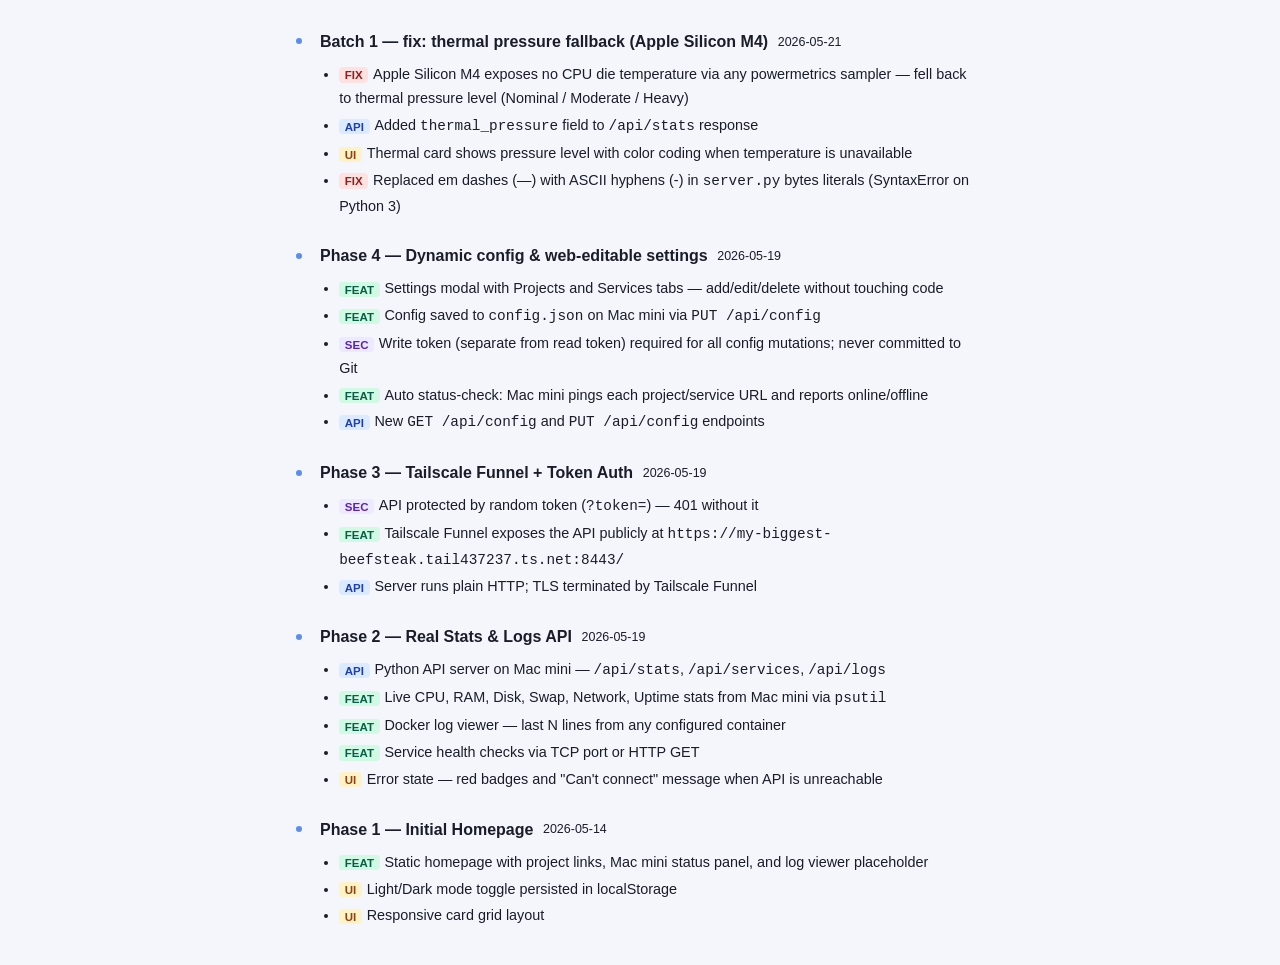
==== commit 195b351d: "Batch 5: live CPU/GPU temperature + memory fix + measured power (macmon) - Live CPU/GPU temperature " ====
--- a/pages/changelog/changelog.html
+++ b/pages/changelog/changelog.html
@@ -68,8 +68,24 @@
     <!-- ═══════════════════════════════════════════════════════════════ -->
     <div class="entry">
       <div class="entry-header">
+        <span class="entry-title">Batch 5 — Live temperature &amp; memory fix (macmon)</span>
+        <span class="badge badge-latest">Latest</span>
+        <span class="entry-date">2026-07-13</span>
+      </div>
+      <ul class="changes">
+        <li><span class="tag tag-feat">feat</span>Live CPU/GPU temperature via <a href="https://github.com/vladkens/macmon">macmon</a> — reads Apple Silicon sensors through the private IOReport API with <strong>no sudo</strong>, so the M4 finally shows a real °C instead of just a pressure level</li>
+        <li><span class="tag tag-fix">fix</span>Memory stat was internally inconsistent (bar used one psutil formula, the GB text another) — now sourced from macmon so the % and the GB always agree and match Activity Monitor</li>
+        <li><span class="tag tag-feat">feat</span>Power/Energy now uses macmon's <strong>measured</strong> <code>sys_power</code> instead of the idle-base estimate — and no longer needs the <code>sudo powermetrics</code> rule</li>
+        <li><span class="tag tag-api">api</span><code>/api/stats</code> adds <code>gpu_temp</code>; <code>temp</code> is now populated on Apple Silicon and <code>thermal_pressure</code> is <code>null</code> on the macmon path</li>
+        <li><span class="tag tag-ui">ui</span>Thermal card shows GPU temp beside the CPU reading; Power card drops the "est." qualifier now that the figure is measured</li>
+        <li><span class="tag tag-fix">fix</span>Graceful fallback when macmon is absent — thermal-pressure level, psutil memory (made consistent), and a flat energy base</li>
+      </ul>
+    </div>
+
+    <!-- ═══════════════════════════════════════════════════════════════ -->
+    <div class="entry">
+      <div class="entry-header">
         <span class="entry-title">Batch 4 — Disk fix, power/energy &amp; more stats</span>
-        <span class="badge badge-latest">Latest</span>
         <span class="entry-date">2026-07-09</span>
       </div>
       <ul class="changes">
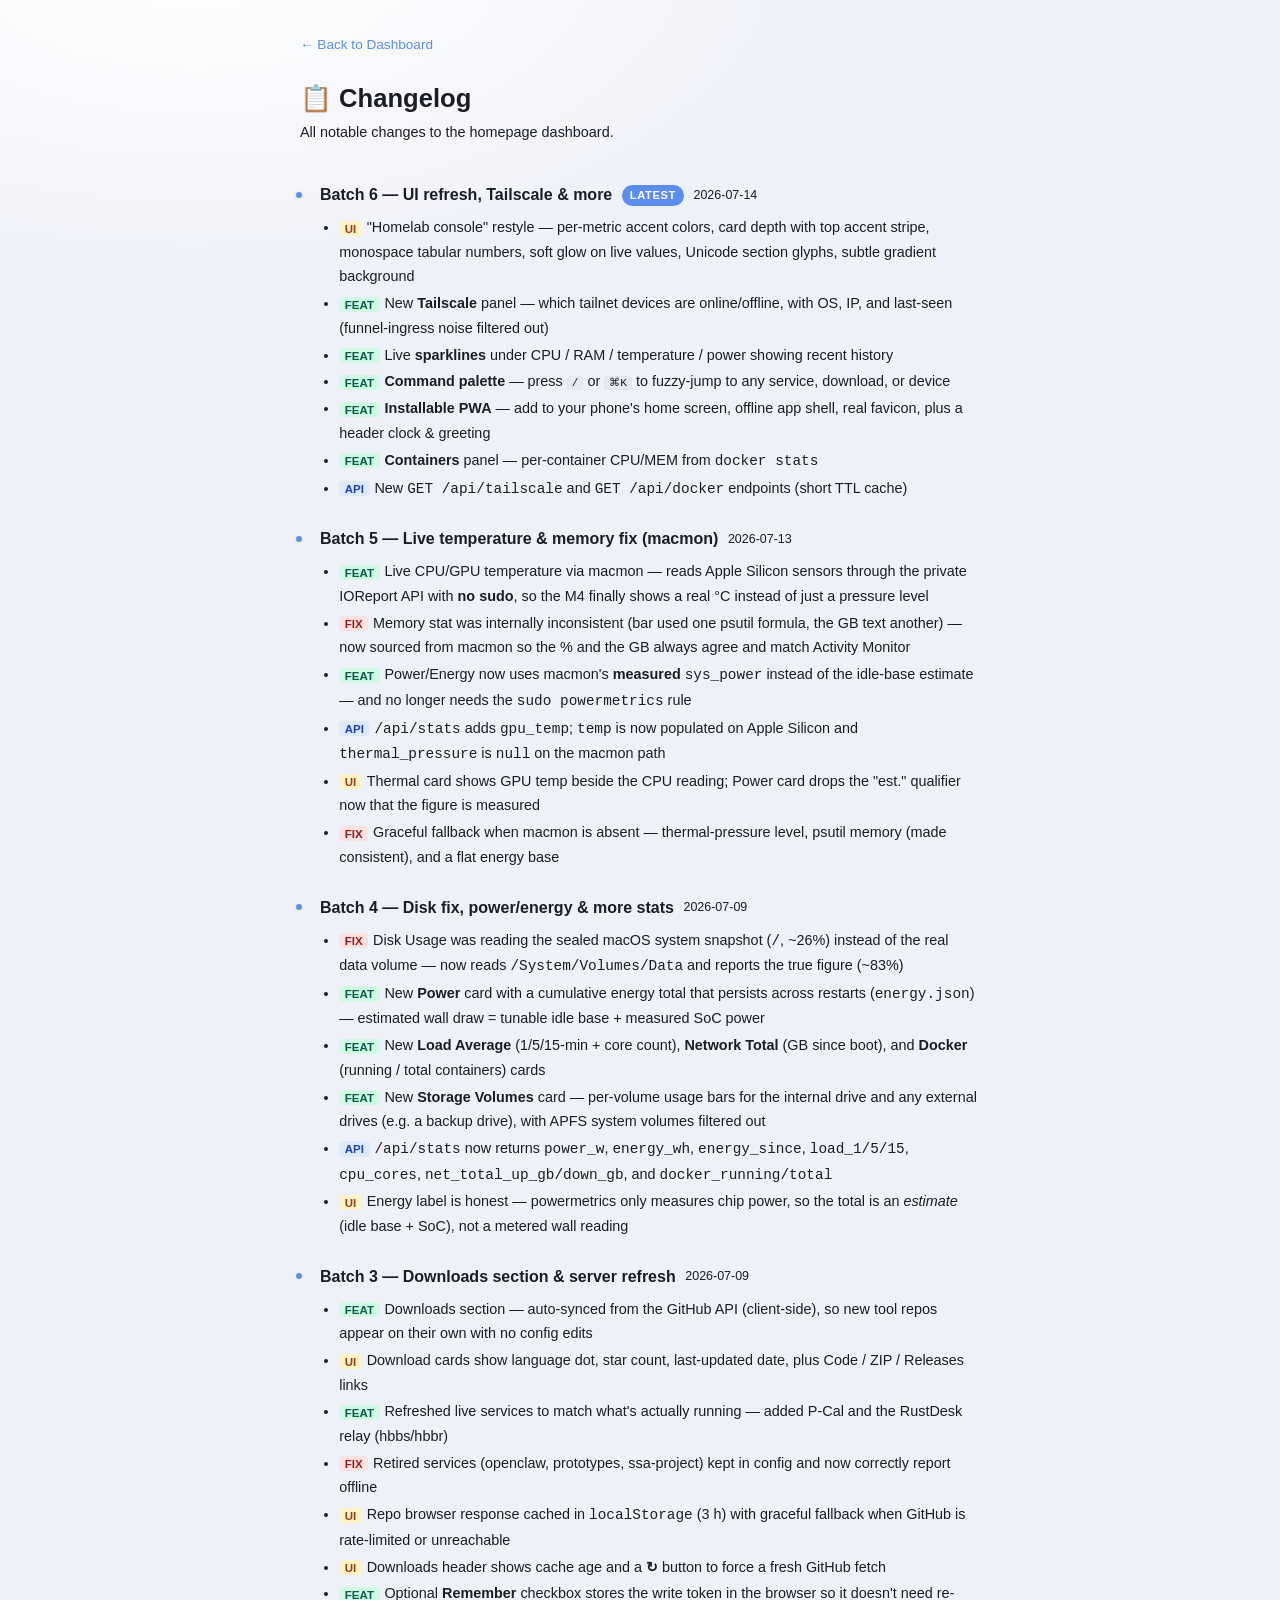
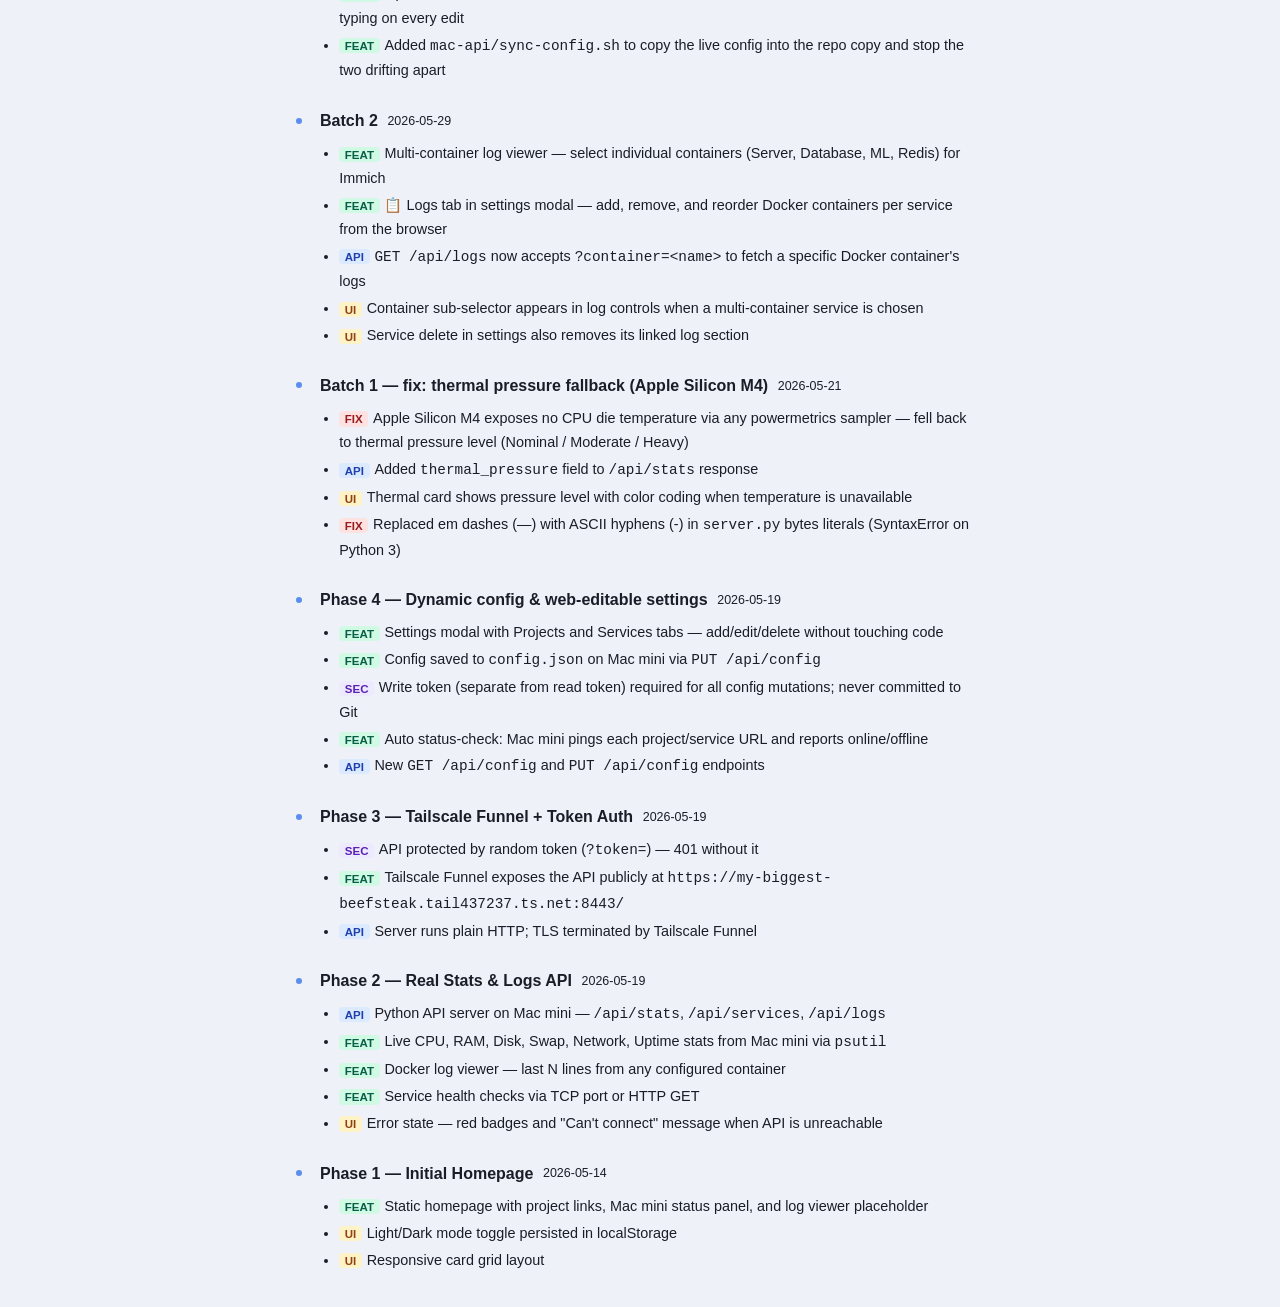
==== commit 036876d5: "Batch 6: homelab-console UI refresh, Tailscale panel, sparklines, palette, PWA, container stats UI r" ====
--- a/pages/changelog/changelog.html
+++ b/pages/changelog/changelog.html
@@ -68,8 +68,25 @@
     <!-- ═══════════════════════════════════════════════════════════════ -->
     <div class="entry">
       <div class="entry-header">
+        <span class="entry-title">Batch 6 — UI refresh, Tailscale &amp; more</span>
+        <span class="badge badge-latest">Latest</span>
+        <span class="entry-date">2026-07-14</span>
+      </div>
+      <ul class="changes">
+        <li><span class="tag tag-ui">ui</span>"Homelab console" restyle — per-metric accent colors, card depth with top accent stripe, monospace tabular numbers, soft glow on live values, Unicode section glyphs, subtle gradient background</li>
+        <li><span class="tag tag-feat">feat</span>New <strong>Tailscale</strong> panel — which tailnet devices are online/offline, with OS, IP, and last-seen (funnel-ingress noise filtered out)</li>
+        <li><span class="tag tag-feat">feat</span>Live <strong>sparklines</strong> under CPU / RAM / temperature / power showing recent history</li>
+        <li><span class="tag tag-feat">feat</span><strong>Command palette</strong> — press <kbd>/</kbd> or <kbd>⌘K</kbd> to fuzzy-jump to any service, download, or device</li>
+        <li><span class="tag tag-feat">feat</span><strong>Installable PWA</strong> — add to your phone's home screen, offline app shell, real favicon, plus a header clock &amp; greeting</li>
+        <li><span class="tag tag-feat">feat</span><strong>Containers</strong> panel — per-container CPU/MEM from <code>docker stats</code></li>
+        <li><span class="tag tag-api">api</span>New <code>GET /api/tailscale</code> and <code>GET /api/docker</code> endpoints (short TTL cache)</li>
+      </ul>
+    </div>
+
+    <!-- ═══════════════════════════════════════════════════════════════ -->
+    <div class="entry">
+      <div class="entry-header">
         <span class="entry-title">Batch 5 — Live temperature &amp; memory fix (macmon)</span>
-        <span class="badge badge-latest">Latest</span>
         <span class="entry-date">2026-07-13</span>
       </div>
       <ul class="changes">
--- a/style.css
+++ b/style.css
@@ -1,34 +1,64 @@
 /* ── CSS Custom Properties ─────────────────────────────────────── */
 :root {
-  --bg: #f4f6fb;
-  --bg-alt: #eaecf3;
+  --bg: #eef1f8;
+  --bg-grad: radial-gradient(1200px 600px at 15% -5%, #ffffff 0%, #eef1f8 55%);
+  --bg-alt: #e6e9f2;
   --card-bg: #ffffff;
   --card-border: #e2e5ef;
   --text: #1a1d27;
   --text-muted: #6b7180;
   --accent: #5b8dee;
   --accent-hover: #3f70d6;
-  --online: #3dbb7a;
-  --warning: #f0a840;
+  --online: #22a565;
+  --warning: #e0952c;
   --offline: #e05555;
-  --bar-bg: #e2e5ef;
+  --bar-bg: #e6e9f2;
+  --mono: 'SF Mono', 'JetBrains Mono', 'Cascadia Code', 'Fira Code', ui-monospace, 'Consolas', monospace;
   --shadow: 0 2px 12px rgba(0, 0, 0, 0.06);
   --radius: 12px;
   --radius-sm: 8px;
   --transition: 0.25s ease;
+
+  /* Per-metric accent colors (validated: CVD-distinguishable, contrast-safe).
+     Each stat card carries data-metric to pick its stripe / value / bar color. */
+  --m-cpu:    #5b8dee;
+  --m-load:   #17a99a;
+  --m-ram:    #a259e6;
+  --m-swap:   #7b8398;
+  --m-temp:   #e0952c;
+  --m-power:  #22a565;
+  --m-disk:   #dd7433;
+  --m-net:    #1c9fca;
+  --m-docker: #5b8dee;
+  --m-uptime: #7b8398;
 }
 
 body.dark {
-  --bg: #0f0f17;
-  --bg-alt: #16161f;
-  --card-bg: #1a1a26;
-  --card-border: #2a2a3d;
-  --text: #e2e4f0;
+  --bg: #0d0d14;
+  --bg-grad: radial-gradient(1200px 700px at 12% -8%, #1a1b2b 0%, #0d0d14 55%);
+  --bg-alt: #15161f;
+  --card-bg: #16161f;
+  --card-border: #282a3a;
+  --text: #e6e8f2;
   --text-muted: #8b8fa8;
   --accent: #6b9af2;
   --accent-hover: #85aeff;
-  --bar-bg: #2a2a3d;
-  --shadow: 0 2px 16px rgba(0, 0, 0, 0.35);
+  --online: #3dbb7a;
+  --warning: #f0a840;
+  --offline: #f06868;
+  --bar-bg: #24263a;
+  --shadow: 0 2px 20px rgba(0, 0, 0, 0.45);
+
+  --m-cpu:    #6b9af2;
+  --m-load:   #5ad1c0;
+  --m-ram:    #b98cf5;
+  --m-swap:   #8a93a8;
+  --m-temp:   #f0a840;
+  --m-power:  #3dbb7a;
+  --m-disk:   #e8894f;
+  --m-net:    #4fc3e8;
+  --m-docker: #7aa2f7;
+  --m-uptime: #8a93a8;
 }
 
 /* ── Reset & Base ──────────────────────────────────────────────── */
@@ -39,6 +69,8 @@
 body {
   font-family: -apple-system, BlinkMacSystemFont, 'Segoe UI', Roboto, sans-serif;
   background: var(--bg);
+  background-image: var(--bg-grad);
+  background-attachment: fixed;
   color: var(--text);
   min-height: 100vh;
   transition: background var(--transition), color var(--transition);
@@ -52,10 +84,41 @@
   position: sticky;
   top: 0;
   z-index: 100;
-  background: var(--card-bg);
+  background: color-mix(in srgb, var(--card-bg) 82%, transparent);
   border-bottom: 1px solid var(--card-border);
   box-shadow: var(--shadow);
-  backdrop-filter: blur(8px);
+  backdrop-filter: blur(12px);
+}
+/* accent hairline under the header */
+header::after {
+  content: '';
+  position: absolute;
+  left: 0; right: 0; bottom: -1px;
+  height: 1px;
+  background: linear-gradient(90deg, transparent, color-mix(in srgb, var(--accent) 55%, transparent), transparent);
+}
+
+.header-clock {
+  margin-left: auto;
+  margin-right: 1rem;
+  text-align: right;
+  line-height: 1.15;
+  display: none;
+}
+@media (min-width: 560px) { .header-clock { display: block; } }
+.header-clock .clock-time {
+  font-family: var(--mono);
+  font-variant-numeric: tabular-nums;
+  font-size: 1rem;
+  font-weight: 700;
+  letter-spacing: 0.02em;
+  color: var(--text);
+}
+.header-clock .clock-greet {
+  font-size: 0.68rem;
+  color: var(--text-muted);
+  text-transform: uppercase;
+  letter-spacing: 0.06em;
 }
 
 .header-inner {
@@ -115,18 +178,22 @@
 
 /* ── Section ───────────────────────────────────────────────────── */
 .section-title {
+  font-size: 0.9rem;
+  font-weight: 700;
+  color: var(--text);
+  text-transform: uppercase;
+  letter-spacing: 0.1em;
+  margin-bottom: 1rem;
+  display: flex;
+  align-items: center;
+  gap: 0.55rem;
+}
+
+.section-icon {
   font-size: 1rem;
-  font-weight: 600;
-  color: var(--text-muted);
-  text-transform: uppercase;
-  letter-spacing: 0.06em;
-  margin-bottom: 1rem;
-  display: flex;
-  align-items: center;
-  gap: 0.5rem;
-}
-
-.section-icon { font-size: 1.1rem; }
+  color: var(--accent);
+  font-weight: 700;
+}
 
 .section-refresh {
   background: none;
@@ -178,7 +245,9 @@
 
 /* ── Base Card ─────────────────────────────────────────────────── */
 .card {
-  background: var(--card-bg);
+  background:
+    linear-gradient(180deg, color-mix(in srgb, var(--text) 3%, transparent), transparent 40%),
+    var(--card-bg);
   border: 1px solid var(--card-border);
   border-radius: var(--radius);
   padding: 1.1rem 1.2rem;
@@ -302,25 +371,57 @@
 /* ── Stat Card ─────────────────────────────────────────────────── */
 .stats-grid { grid-template-columns: repeat(auto-fill, minmax(180px, 1fr)); }
 
-.stat-card { display: flex; flex-direction: column; gap: 0.4rem; }
+.stat-card {
+  display: flex;
+  flex-direction: column;
+  gap: 0.4rem;
+  position: relative;
+  overflow: hidden;
+  /* metric accent, overridden per-card via [data-metric] below */
+  --m: var(--accent);
+}
+/* Top accent stripe in the metric color */
+.stat-card::before {
+  content: '';
+  position: absolute;
+  top: 0; left: 0; right: 0;
+  height: 3px;
+  background: var(--m);
+  opacity: 0.9;
+}
+
+/* Metric color assignment (keyed off data-metric in the HTML) */
+.stat-card[data-metric="cpu"]    { --m: var(--m-cpu); }
+.stat-card[data-metric="load"]   { --m: var(--m-load); }
+.stat-card[data-metric="ram"]    { --m: var(--m-ram); }
+.stat-card[data-metric="swap"]   { --m: var(--m-swap); }
+.stat-card[data-metric="temp"]   { --m: var(--m-temp); }
+.stat-card[data-metric="power"]  { --m: var(--m-power); }
+.stat-card[data-metric="disk"]   { --m: var(--m-disk); }
+.stat-card[data-metric="net"]    { --m: var(--m-net); }
+.stat-card[data-metric="docker"] { --m: var(--m-docker); }
+.stat-card[data-metric="uptime"] { --m: var(--m-uptime); }
 
 .stat-label {
-  font-size: 0.75rem;
+  font-size: 0.72rem;
   font-weight: 600;
   text-transform: uppercase;
-  letter-spacing: 0.06em;
+  letter-spacing: 0.07em;
   color: var(--text-muted);
 }
 
 .stat-value {
-  font-size: 1.8rem;
+  font-family: var(--mono);
+  font-variant-numeric: tabular-nums;
+  font-size: 1.7rem;
   font-weight: 700;
-  letter-spacing: -0.03em;
-  color: var(--accent);
-  line-height: 1;
-}
-
-.stat-value.uptime { font-size: 1.1rem; letter-spacing: -0.01em; }
+  letter-spacing: -0.02em;
+  color: var(--m);
+  line-height: 1.05;
+  text-shadow: 0 0 22px color-mix(in srgb, var(--m) 28%, transparent);
+}
+
+.stat-value.uptime { font-size: 1.05rem; letter-spacing: 0; }
 
 .stat-sub {
   font-size: 0.73rem;
@@ -338,13 +439,14 @@
 .stat-bar {
   height: 100%;
   border-radius: 3px;
-  background: var(--accent);
+  background: var(--m, var(--accent));
+  box-shadow: 0 0 8px color-mix(in srgb, var(--m, var(--accent)) 45%, transparent);
   width: 0%;
   transition: width 0.8s cubic-bezier(0.4, 0, 0.2, 1);
 }
 
-.stat-bar.hot { background: var(--warning); }
-.stat-bar.critical { background: var(--offline); }
+.stat-bar.hot { background: var(--warning); box-shadow: 0 0 8px color-mix(in srgb, var(--warning) 45%, transparent); }
+.stat-bar.critical { background: var(--offline); box-shadow: 0 0 8px color-mix(in srgb, var(--offline) 45%, transparent); }
 
 /* ── Storage Volumes (per-volume breakdown) ────────────────────── */
 .volumes-card { grid-column: 1 / -1; }
@@ -923,5 +1025,189 @@
   color: #fff;
 }
 
-
-
+/* ─────────────────────────────────────────────────────────────────
+   BATCH 6 — sparklines, tailnet, containers, command palette
+   ───────────────────────────────────────────────────────────────── */
+
+/* ── Sparklines ────────────────────────────────────────────────── */
+.spark {
+  display: block;
+  width: 100%;
+  height: 26px;
+  margin-top: 0.15rem;
+}
+.spark svg { width: 100%; height: 100%; display: block; overflow: visible; }
+.spark polyline.spark-line {
+  fill: none;
+  stroke: var(--m, var(--accent));
+  stroke-width: 1.5;
+  stroke-linejoin: round;
+  stroke-linecap: round;
+}
+.spark polygon.spark-area {
+  fill: color-mix(in srgb, var(--m, var(--accent)) 14%, transparent);
+  stroke: none;
+}
+
+/* ── Tailscale devices ─────────────────────────────────────────── */
+.tailnet-grid { grid-template-columns: repeat(auto-fill, minmax(230px, 1fr)); }
+
+.tailnet-card {
+  display: flex;
+  align-items: center;
+  gap: 0.85rem;
+  position: relative;
+}
+.tailnet-card.offline { opacity: 0.62; }
+.ts-os {
+  font-size: 1.5rem;
+  width: 1.9rem;
+  text-align: center;
+  flex-shrink: 0;
+  line-height: 1;
+}
+.ts-body { flex: 1; min-width: 0; }
+.ts-name {
+  font-weight: 600;
+  font-size: 0.92rem;
+  white-space: nowrap;
+  overflow: hidden;
+  text-overflow: ellipsis;
+}
+.ts-sub {
+  font-family: var(--mono);
+  font-size: 0.72rem;
+  color: var(--text-muted);
+  margin-top: 2px;
+  white-space: nowrap;
+  overflow: hidden;
+  text-overflow: ellipsis;
+}
+.ts-self-tag {
+  display: inline-block;
+  font-size: 0.6rem;
+  font-weight: 700;
+  text-transform: uppercase;
+  letter-spacing: 0.05em;
+  padding: 1px 5px;
+  border-radius: 4px;
+  background: color-mix(in srgb, var(--accent) 18%, transparent);
+  color: var(--accent);
+  margin-left: 5px;
+  vertical-align: middle;
+}
+
+/* ── Docker containers ─────────────────────────────────────────── */
+.docker-grid { grid-template-columns: repeat(auto-fill, minmax(250px, 1fr)); }
+
+.docker-card { display: flex; flex-direction: column; gap: 0.6rem; }
+.dk-name {
+  font-family: var(--mono);
+  font-weight: 600;
+  font-size: 0.85rem;
+  white-space: nowrap;
+  overflow: hidden;
+  text-overflow: ellipsis;
+}
+.dk-metric { display: flex; flex-direction: column; gap: 0.25rem; }
+.dk-metric-head {
+  display: flex;
+  justify-content: space-between;
+  font-size: 0.7rem;
+  color: var(--text-muted);
+  letter-spacing: 0.04em;
+}
+.dk-metric-head .dk-val { font-family: var(--mono); color: var(--text); }
+.dk-bar-wrap {
+  height: 5px;
+  border-radius: 3px;
+  background: var(--bar-bg);
+  overflow: hidden;
+}
+.dk-bar {
+  height: 100%;
+  border-radius: 3px;
+  width: 0%;
+  transition: width 0.6s cubic-bezier(0.4, 0, 0.2, 1);
+}
+.dk-bar.cpu { background: var(--m-cpu); }
+.dk-bar.mem { background: var(--m-ram); }
+.dk-bar.hot { background: var(--warning); }
+.dk-bar.critical { background: var(--offline); }
+
+/* ── Command palette ───────────────────────────────────────────── */
+.cmdk-overlay {
+  position: fixed;
+  inset: 0;
+  z-index: 600;
+  background: rgba(0, 0, 0, 0.5);
+  backdrop-filter: blur(3px);
+  display: flex;
+  align-items: flex-start;
+  justify-content: center;
+  padding: 12vh 1rem 1rem;
+}
+.cmdk-overlay[hidden] { display: none; }
+.cmdk {
+  width: 100%;
+  max-width: 560px;
+  background: var(--card-bg);
+  border: 1px solid var(--card-border);
+  border-radius: var(--radius);
+  box-shadow: 0 24px 70px rgba(0, 0, 0, 0.5);
+  overflow: hidden;
+  display: flex;
+  flex-direction: column;
+  max-height: 76vh;
+}
+.cmdk-input {
+  width: 100%;
+  border: none;
+  background: transparent;
+  color: var(--text);
+  font-size: 1rem;
+  padding: 1rem 1.1rem;
+  outline: none;
+  border-bottom: 1px solid var(--card-border);
+}
+.cmdk-input::placeholder { color: var(--text-muted); }
+.cmdk-list { overflow-y: auto; padding: 0.4rem; }
+.cmdk-item {
+  display: flex;
+  align-items: center;
+  gap: 0.7rem;
+  padding: 0.55rem 0.7rem;
+  border-radius: 8px;
+  cursor: pointer;
+  font-size: 0.9rem;
+}
+.cmdk-item.active { background: var(--bg-alt); }
+.cmdk-item .ci-icon { width: 1.4rem; text-align: center; color: var(--accent); flex-shrink: 0; }
+.cmdk-item .ci-name { white-space: nowrap; overflow: hidden; text-overflow: ellipsis; }
+.cmdk-item .ci-kind {
+  margin-left: auto;
+  font-size: 0.66rem;
+  text-transform: uppercase;
+  letter-spacing: 0.05em;
+  color: var(--text-muted);
+  flex-shrink: 0;
+}
+.cmdk-empty { padding: 1.2rem; color: var(--text-muted); font-size: 0.85rem; text-align: center; }
+.cmdk-hint {
+  padding: 0.5rem 0.85rem;
+  border-top: 1px solid var(--card-border);
+  font-size: 0.68rem;
+  color: var(--text-muted);
+  display: flex;
+  gap: 1rem;
+  flex-wrap: wrap;
+}
+kbd {
+  font-family: var(--mono);
+  font-size: 0.7rem;
+  background: var(--bg-alt);
+  border: 1px solid var(--card-border);
+  border-radius: 4px;
+  padding: 0 4px;
+}
+
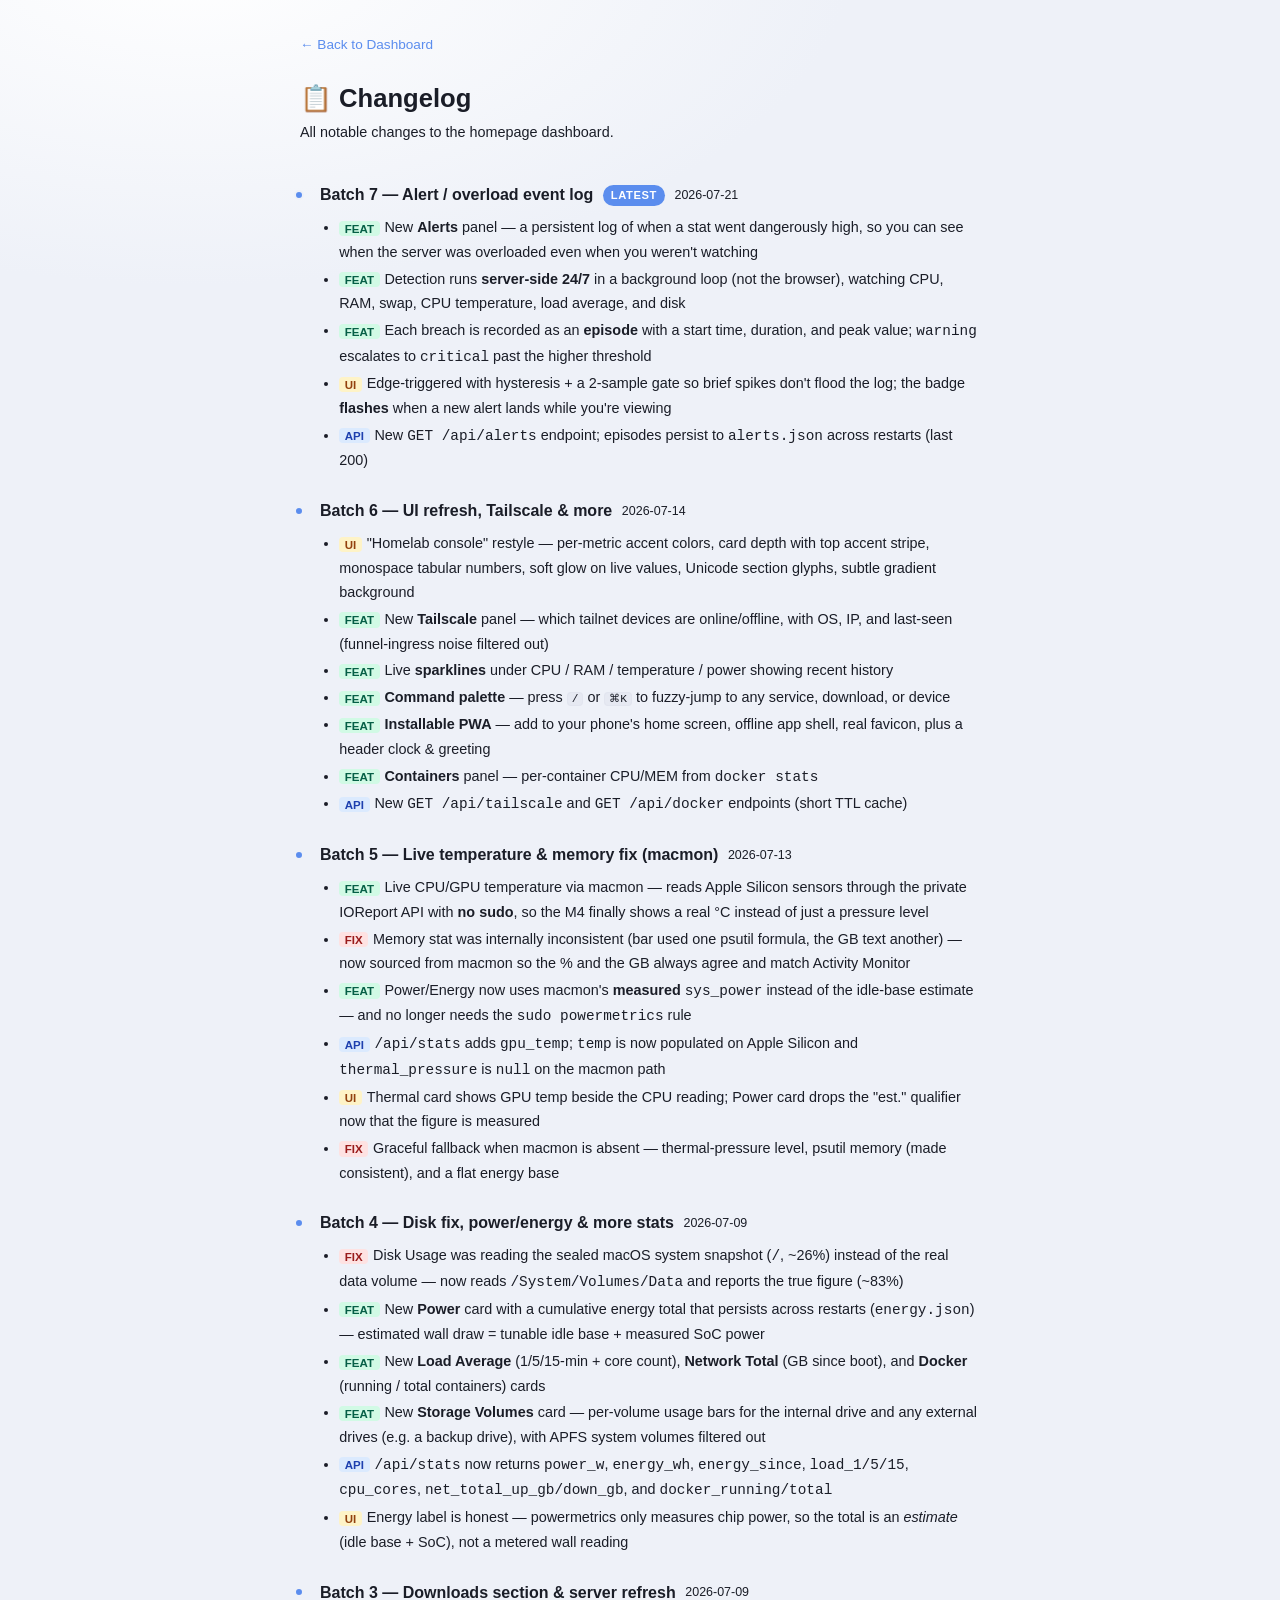
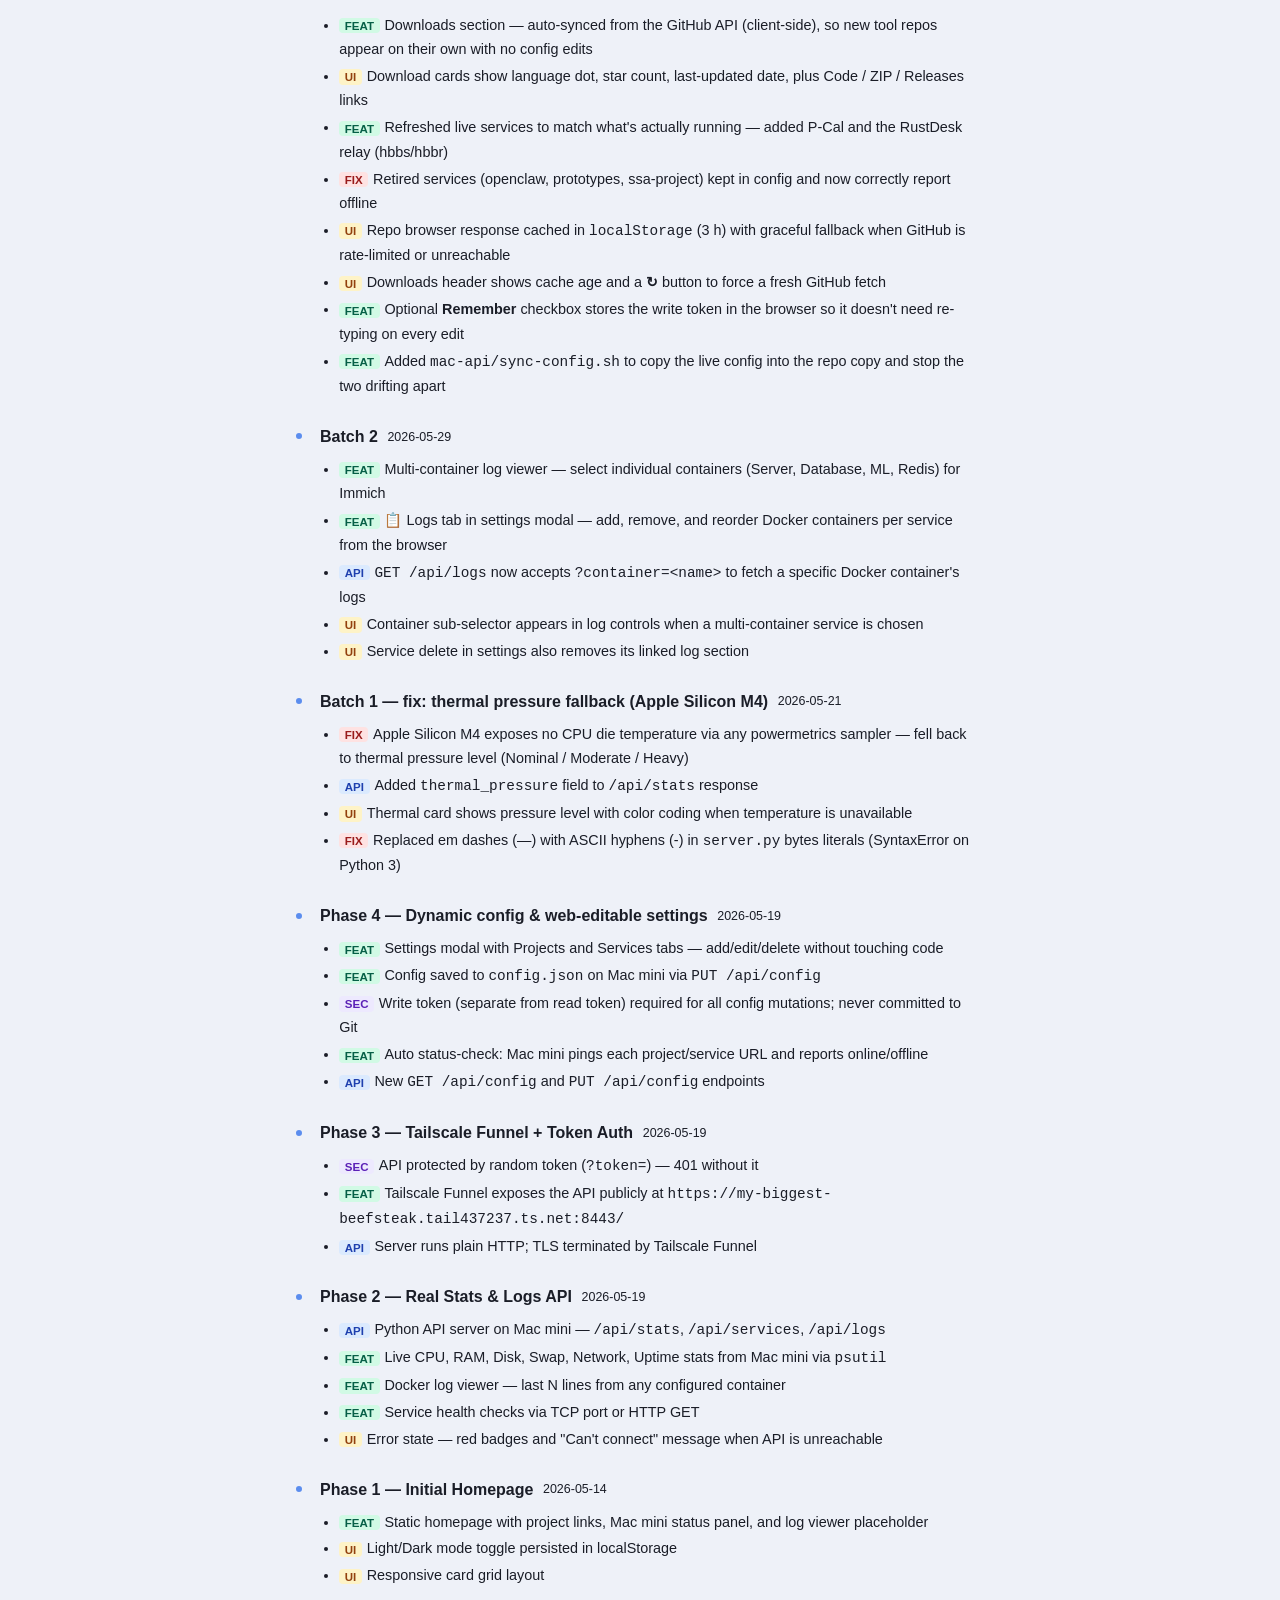
==== commit ffb756b4: "Batch 7: alert / overload event log (server-side 24/7 threshold detection) Records when a stat goes " ====
--- a/pages/changelog/changelog.html
+++ b/pages/changelog/changelog.html
@@ -68,8 +68,23 @@
     <!-- ═══════════════════════════════════════════════════════════════ -->
     <div class="entry">
       <div class="entry-header">
+        <span class="entry-title">Batch 7 — Alert / overload event log</span>
+        <span class="badge badge-latest">Latest</span>
+        <span class="entry-date">2026-07-21</span>
+      </div>
+      <ul class="changes">
+        <li><span class="tag tag-feat">feat</span>New <strong>Alerts</strong> panel — a persistent log of when a stat went dangerously high, so you can see when the server was overloaded even when you weren't watching</li>
+        <li><span class="tag tag-feat">feat</span>Detection runs <strong>server-side 24/7</strong> in a background loop (not the browser), watching CPU, RAM, swap, CPU temperature, load average, and disk</li>
+        <li><span class="tag tag-feat">feat</span>Each breach is recorded as an <strong>episode</strong> with a start time, duration, and peak value; <code>warning</code> escalates to <code>critical</code> past the higher threshold</li>
+        <li><span class="tag tag-ui">ui</span>Edge-triggered with hysteresis + a 2-sample gate so brief spikes don't flood the log; the badge <strong>flashes</strong> when a new alert lands while you're viewing</li>
+        <li><span class="tag tag-api">api</span>New <code>GET /api/alerts</code> endpoint; episodes persist to <code>alerts.json</code> across restarts (last 200)</li>
+      </ul>
+    </div>
+
+    <!-- ═══════════════════════════════════════════════════════════════ -->
+    <div class="entry">
+      <div class="entry-header">
         <span class="entry-title">Batch 6 — UI refresh, Tailscale &amp; more</span>
-        <span class="badge badge-latest">Latest</span>
         <span class="entry-date">2026-07-14</span>
       </div>
       <ul class="changes">
--- a/style.css
+++ b/style.css
@@ -605,6 +605,59 @@
 .log-level.DEBUG { color: var(--text-muted); }
 .log-msg { word-break: break-all; }
 
+/* ── Alert / overload log ──────────────────────────────────────── */
+.alert-log {
+  background: var(--bg-alt);
+  border: 1px solid var(--card-border);
+  border-radius: var(--radius);
+  padding: 0.6rem 0.9rem;
+  font-family: var(--mono);
+  font-size: 0.8rem;
+  line-height: 1.6;
+  max-height: 340px;
+  overflow-y: auto;
+  transition: background var(--transition);
+}
+.alert-empty { color: var(--text-muted); padding: 0.4rem 0.2rem; }
+.alert-row {
+  display: flex;
+  flex-wrap: wrap;
+  align-items: baseline;
+  gap: 0.7rem;
+  padding: 0.3rem 0.4rem;
+  border-radius: 6px;
+  border-left: 3px solid transparent;
+}
+.alert-row + .alert-row { margin-top: 2px; }
+.alert-row.warning  { border-left-color: var(--warning); }
+.alert-row.critical { border-left-color: var(--offline); }
+.alert-row.ongoing  { background: color-mix(in srgb, var(--offline) 8%, transparent); }
+.al-mark { flex-shrink: 0; width: 2ch; text-align: center; font-weight: 700; }
+.alert-row.warning  .al-mark { color: var(--warning); }
+.alert-row.critical .al-mark { color: var(--offline); }
+.al-metric { flex-shrink: 0; min-width: 8ch; font-weight: 600; color: var(--text); }
+.al-peak { flex-shrink: 0; color: var(--text-muted); }
+.al-level {
+  flex-shrink: 0;
+  font-size: 0.62rem;
+  font-weight: 700;
+  text-transform: uppercase;
+  letter-spacing: 0.04em;
+  padding: 1px 6px;
+  border-radius: 20px;
+}
+.al-level.warning  { color: var(--warning); background: color-mix(in srgb, var(--warning) 16%, transparent); }
+.al-level.critical { color: var(--offline); background: color-mix(in srgb, var(--offline) 16%, transparent); }
+.al-when { margin-left: auto; color: var(--text-muted); white-space: nowrap; }
+.al-ongoing { color: var(--offline); font-weight: 600; }
+
+/* New-alert badge flash (the in-page highlight when an episode lands while viewing) */
+.badge-flash { animation: badge-flash 0.9s ease-out 2; }
+@keyframes badge-flash {
+  0%, 100% { box-shadow: 0 0 0 0 transparent; }
+  30%      { box-shadow: 0 0 0 4px color-mix(in srgb, var(--offline) 45%, transparent); }
+}
+
 /* ── Footer ────────────────────────────────────────────────────── */
 footer {
   text-align: center;
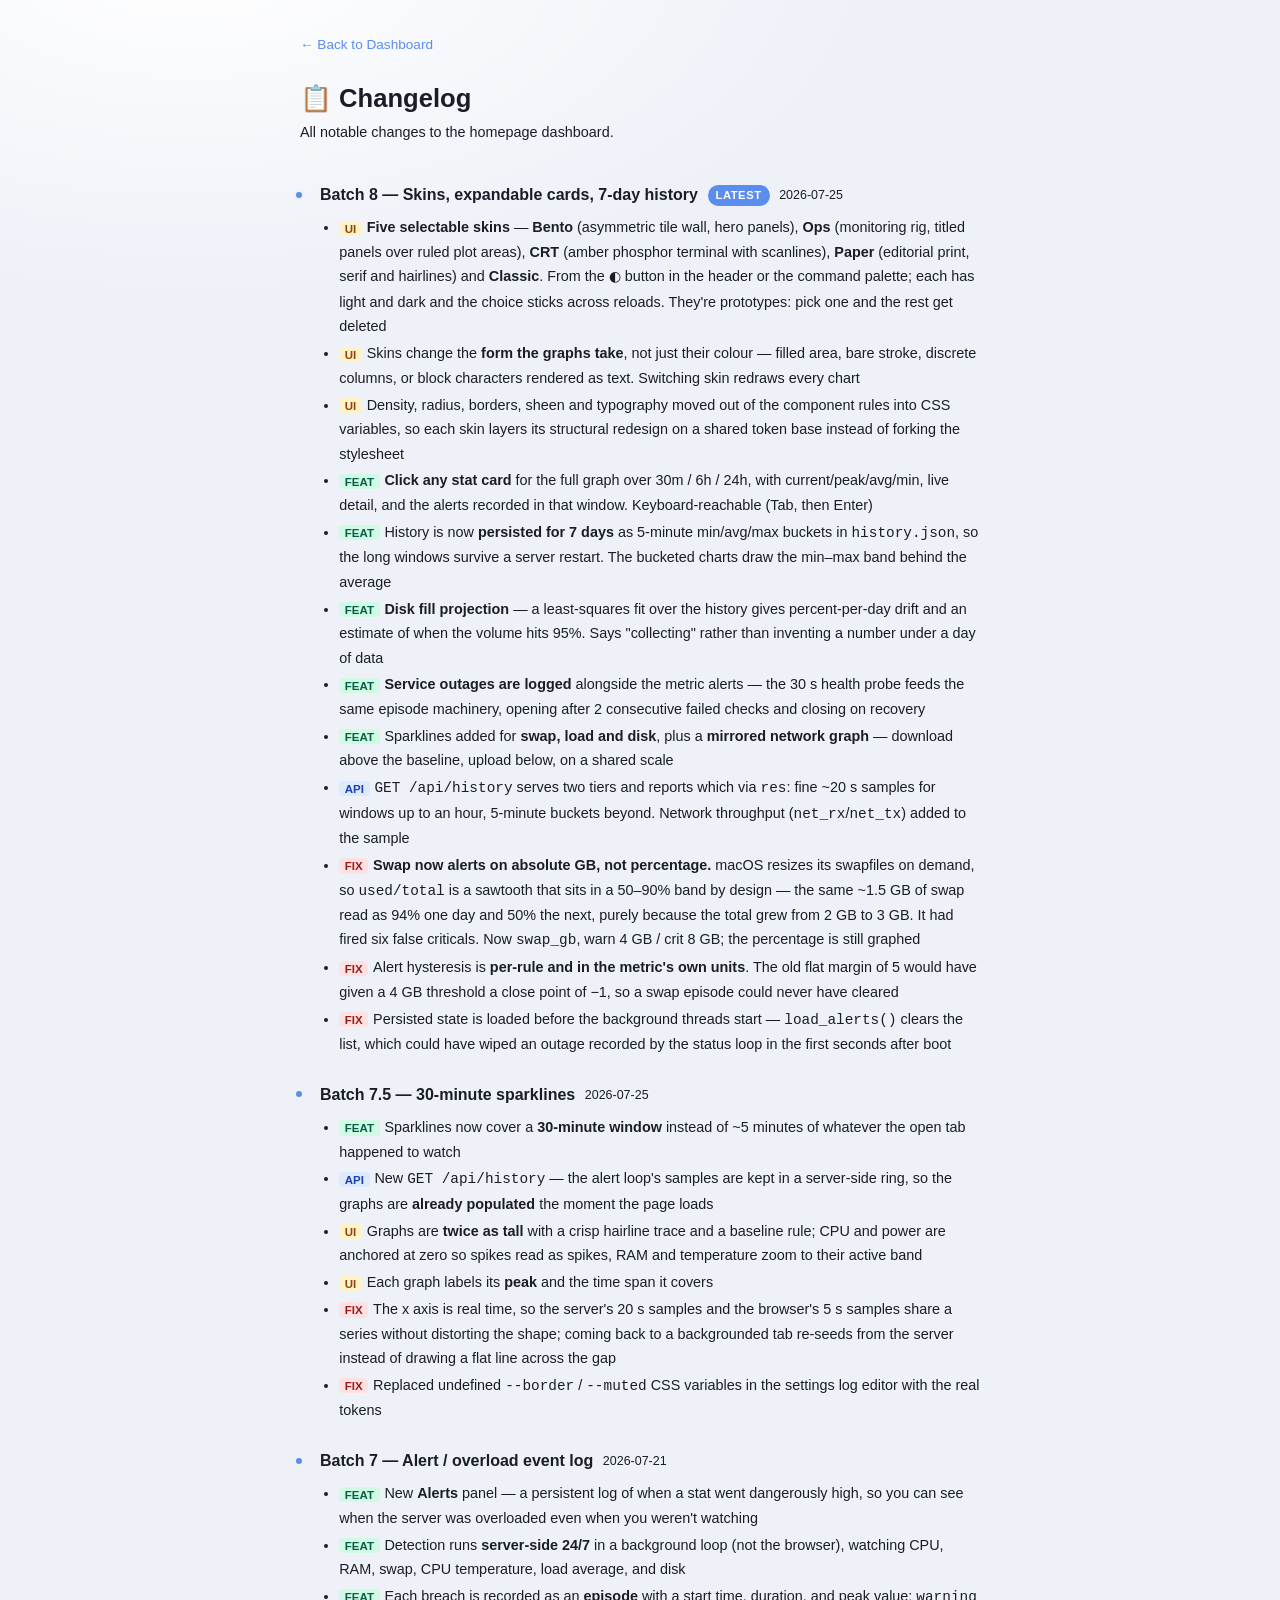
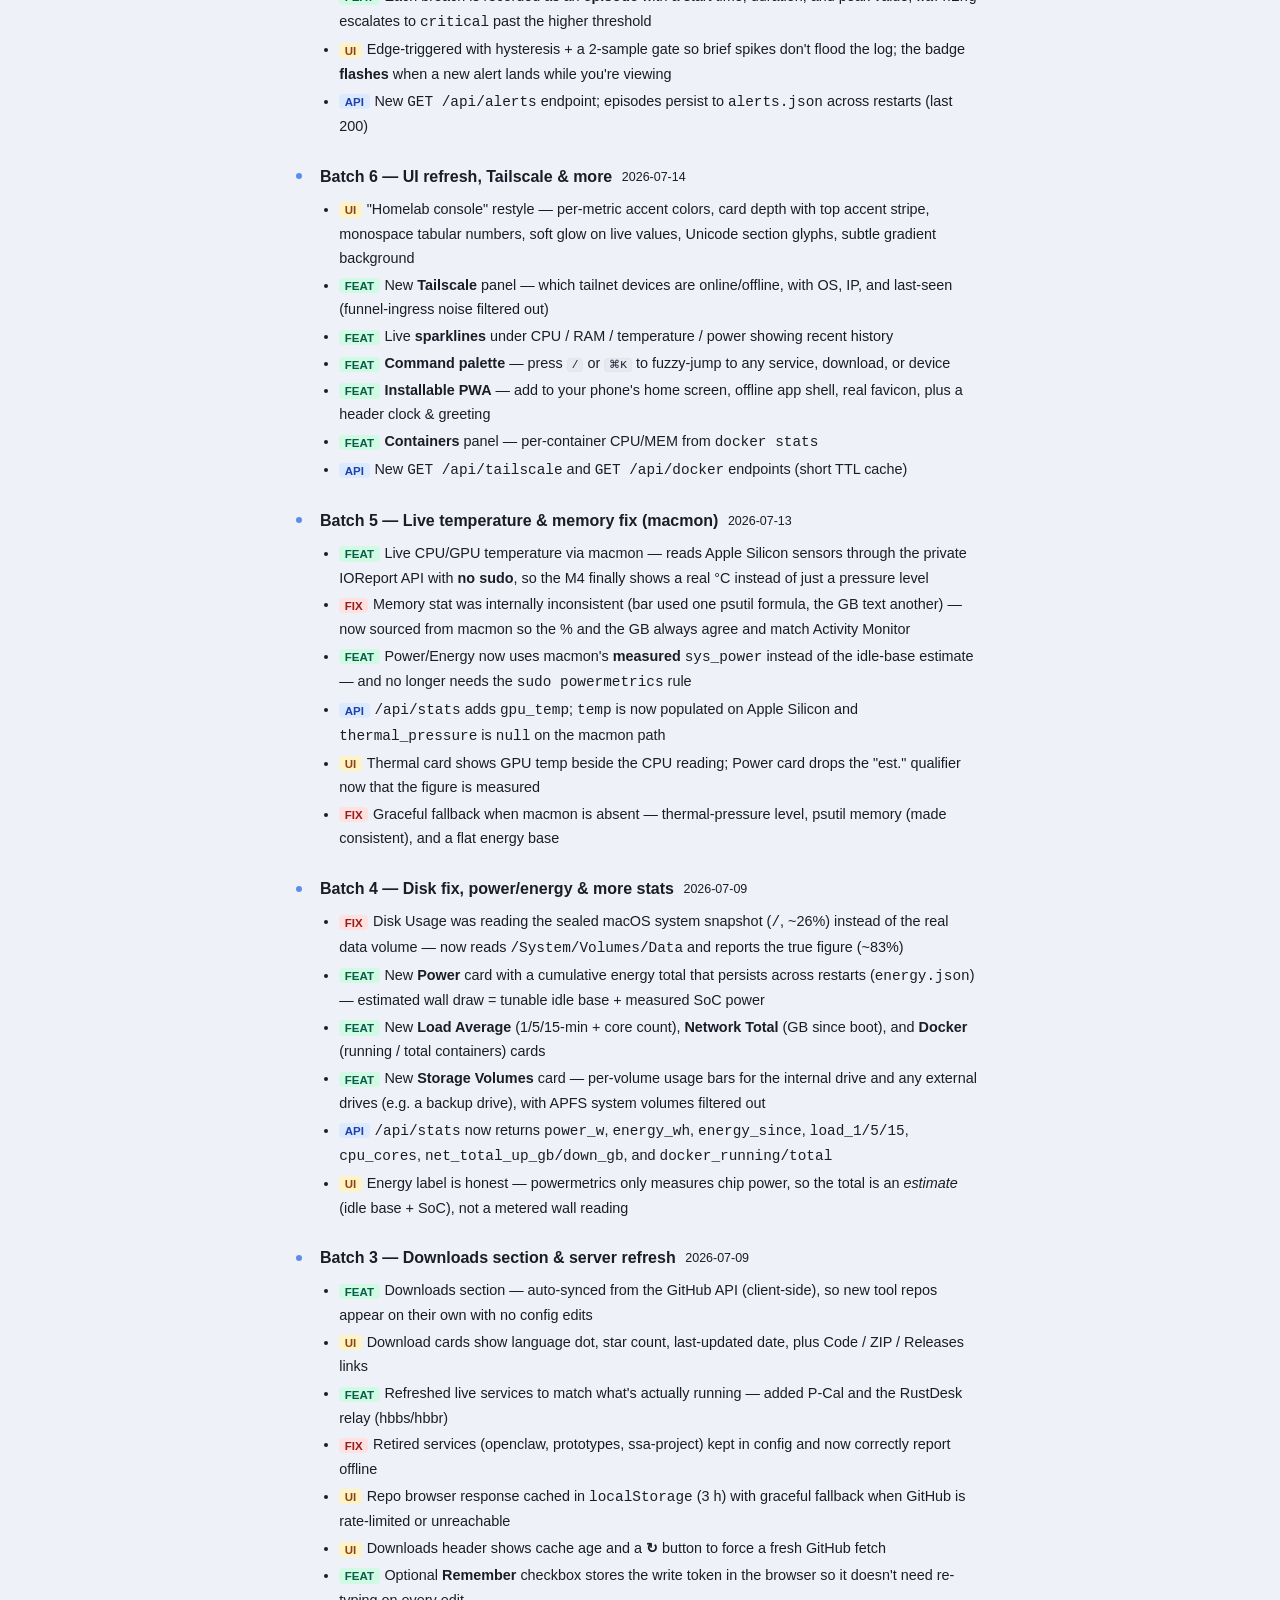
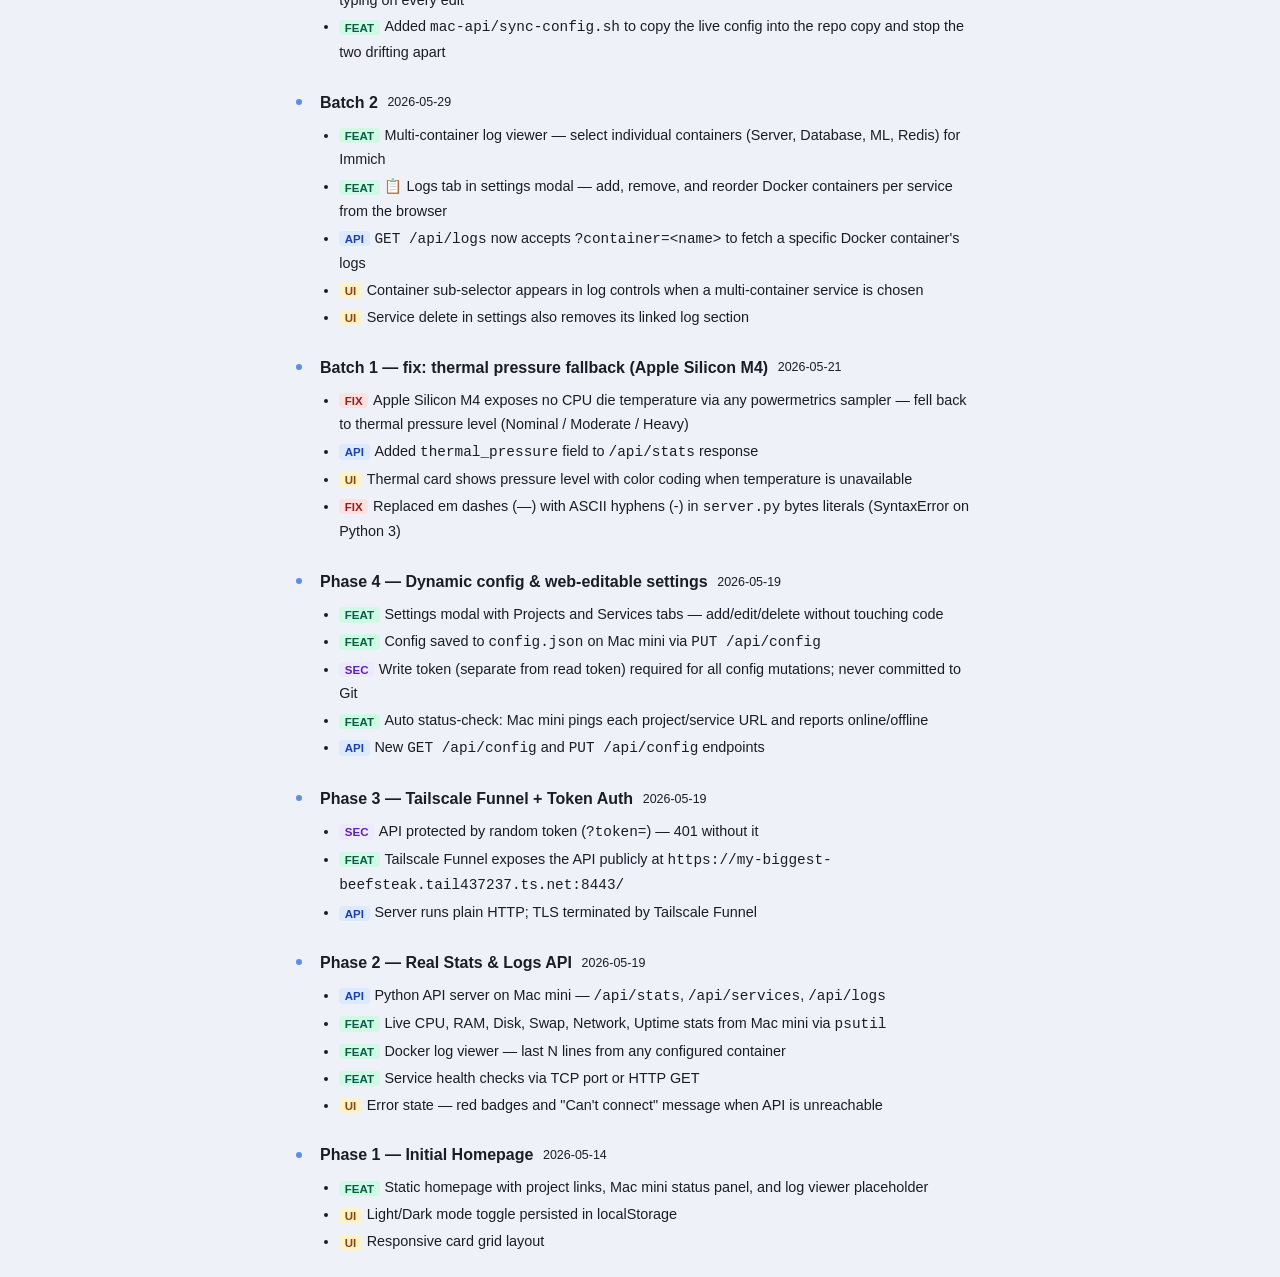
==== commit 23a1ba22: "Batch 8: skin prototypes, expandable cards, 7-day history, downtime log Five whole-design skins to c" ====
--- a/pages/changelog/changelog.html
+++ b/pages/changelog/changelog.html
@@ -68,8 +68,46 @@
     <!-- ═══════════════════════════════════════════════════════════════ -->
     <div class="entry">
       <div class="entry-header">
+        <span class="entry-title">Batch 8 — Skins, expandable cards, 7-day history</span>
+        <span class="badge badge-latest">Latest</span>
+        <span class="entry-date">2026-07-25</span>
+      </div>
+      <ul class="changes">
+        <li><span class="tag tag-ui">ui</span><strong>Five selectable skins</strong> — <strong>Bento</strong> (asymmetric tile wall, hero panels), <strong>Ops</strong> (monitoring rig, titled panels over ruled plot areas), <strong>CRT</strong> (amber phosphor terminal with scanlines), <strong>Paper</strong> (editorial print, serif and hairlines) and <strong>Classic</strong>. From the <code>◐</code> button in the header or the command palette; each has light and dark and the choice sticks across reloads. They're prototypes: pick one and the rest get deleted</li>
+        <li><span class="tag tag-ui">ui</span>Skins change the <strong>form the graphs take</strong>, not just their colour — filled area, bare stroke, discrete columns, or block characters rendered as text. Switching skin redraws every chart</li>
+        <li><span class="tag tag-ui">ui</span>Density, radius, borders, sheen and typography moved out of the component rules into CSS variables, so each skin layers its structural redesign on a shared token base instead of forking the stylesheet</li>
+        <li><span class="tag tag-feat">feat</span><strong>Click any stat card</strong> for the full graph over 30m / 6h / 24h, with current/peak/avg/min, live detail, and the alerts recorded in that window. Keyboard-reachable (Tab, then Enter)</li>
+        <li><span class="tag tag-feat">feat</span>History is now <strong>persisted for 7 days</strong> as 5-minute min/avg/max buckets in <code>history.json</code>, so the long windows survive a server restart. The bucketed charts draw the min–max band behind the average</li>
+        <li><span class="tag tag-feat">feat</span><strong>Disk fill projection</strong> — a least-squares fit over the history gives percent-per-day drift and an estimate of when the volume hits 95%. Says "collecting" rather than inventing a number under a day of data</li>
+        <li><span class="tag tag-feat">feat</span><strong>Service outages are logged</strong> alongside the metric alerts — the 30 s health probe feeds the same episode machinery, opening after 2 consecutive failed checks and closing on recovery</li>
+        <li><span class="tag tag-feat">feat</span>Sparklines added for <strong>swap, load and disk</strong>, plus a <strong>mirrored network graph</strong> — download above the baseline, upload below, on a shared scale</li>
+        <li><span class="tag tag-api">api</span><code>GET /api/history</code> serves two tiers and reports which via <code>res</code>: fine ~20 s samples for windows up to an hour, 5-minute buckets beyond. Network throughput (<code>net_rx</code>/<code>net_tx</code>) added to the sample</li>
+        <li><span class="tag tag-fix">fix</span><strong>Swap now alerts on absolute GB, not percentage.</strong> macOS resizes its swapfiles on demand, so <code>used/total</code> is a sawtooth that sits in a 50–90% band by design — the same ~1.5 GB of swap read as 94% one day and 50% the next, purely because the total grew from 2 GB to 3 GB. It had fired six false criticals. Now <code>swap_gb</code>, warn 4 GB / crit 8 GB; the percentage is still graphed</li>
+        <li><span class="tag tag-fix">fix</span>Alert hysteresis is <strong>per-rule and in the metric's own units</strong>. The old flat margin of 5 would have given a 4 GB threshold a close point of −1, so a swap episode could never have cleared</li>
+        <li><span class="tag tag-fix">fix</span>Persisted state is loaded before the background threads start — <code>load_alerts()</code> clears the list, which could have wiped an outage recorded by the status loop in the first seconds after boot</li>
+      </ul>
+    </div>
+
+    <!-- ═══════════════════════════════════════════════════════════════ -->
+    <div class="entry">
+      <div class="entry-header">
+        <span class="entry-title">Batch 7.5 — 30-minute sparklines</span>
+        <span class="entry-date">2026-07-25</span>
+      </div>
+      <ul class="changes">
+        <li><span class="tag tag-feat">feat</span>Sparklines now cover a <strong>30-minute window</strong> instead of ~5 minutes of whatever the open tab happened to watch</li>
+        <li><span class="tag tag-api">api</span>New <code>GET /api/history</code> — the alert loop's samples are kept in a server-side ring, so the graphs are <strong>already populated</strong> the moment the page loads</li>
+        <li><span class="tag tag-ui">ui</span>Graphs are <strong>twice as tall</strong> with a crisp hairline trace and a baseline rule; CPU and power are anchored at zero so spikes read as spikes, RAM and temperature zoom to their active band</li>
+        <li><span class="tag tag-ui">ui</span>Each graph labels its <strong>peak</strong> and the time span it covers</li>
+        <li><span class="tag tag-fix">fix</span>The x axis is real time, so the server's 20 s samples and the browser's 5 s samples share a series without distorting the shape; coming back to a backgrounded tab re-seeds from the server instead of drawing a flat line across the gap</li>
+        <li><span class="tag tag-fix">fix</span>Replaced undefined <code>--border</code> / <code>--muted</code> CSS variables in the settings log editor with the real tokens</li>
+      </ul>
+    </div>
+
+    <!-- ═══════════════════════════════════════════════════════════════ -->
+    <div class="entry">
+      <div class="entry-header">
         <span class="entry-title">Batch 7 — Alert / overload event log</span>
-        <span class="badge badge-latest">Latest</span>
         <span class="entry-date">2026-07-21</span>
       </div>
       <ul class="changes">
--- a/style.css
+++ b/style.css
@@ -19,6 +19,29 @@
   --radius-sm: 8px;
   --transition: 0.25s ease;
 
+  /* ── Skin tokens ──────────────────────────────────────────────────────────
+     Shape, density and typography, pulled out of the component rules so a skin
+     is a block that reassigns these rather than a parallel stylesheet. Values
+     here are the "classic" skin; body[data-skin] blocks near the end of this
+     file override them. Components must read these tokens, never literals —
+     that's what lets new UI inherit every skin for free. */
+  --font-ui: -apple-system, BlinkMacSystemFont, 'Segoe UI', Roboto, sans-serif;
+  --card-pad: 1.1rem 1.2rem;
+  --grid-gap: 1rem;
+  --card-min: 220px;
+  --stat-min: 180px;
+  --border-w: 1px;
+  --card-sheen: linear-gradient(180deg, color-mix(in srgb, var(--text) 3%, transparent), transparent 40%);
+  --stripe-h: 3px;
+  --label-transform: uppercase;
+  --label-spacing: 0.07em;
+  --label-weight: 600;
+  --value-size: 1.7rem;
+  --value-glow: 0 0 22px color-mix(in srgb, var(--m, var(--accent)) 28%, transparent);
+  --card-lift: -3px;
+  --card-blur: none;
+  --pill: 20px;
+
   /* Per-metric accent colors (validated: CVD-distinguishable, contrast-safe).
      Each stat card carries data-metric to pick its stripe / value / bar color. */
   --m-cpu:    #5b8dee;
@@ -67,7 +90,7 @@
 html { scroll-behavior: smooth; }
 
 body {
-  font-family: -apple-system, BlinkMacSystemFont, 'Segoe UI', Roboto, sans-serif;
+  font-family: var(--font-ui);
   background: var(--bg);
   background-image: var(--bg-grad);
   background-attachment: fixed;
@@ -181,8 +204,8 @@
   font-size: 0.9rem;
   font-weight: 700;
   color: var(--text);
-  text-transform: uppercase;
-  letter-spacing: 0.1em;
+  text-transform: var(--label-transform);
+  letter-spacing: calc(var(--label-spacing) * 1.4);
   margin-bottom: 1rem;
   display: flex;
   align-items: center;
@@ -216,7 +239,7 @@
   font-size: 0.65rem;
   font-weight: 600;
   padding: 2px 7px;
-  border-radius: 20px;
+  border-radius: var(--pill);
   letter-spacing: 0.04em;
   text-transform: uppercase;
 }
@@ -239,18 +262,18 @@
 /* ── Card Grid ─────────────────────────────────────────────────── */
 .cards-grid {
   display: grid;
-  grid-template-columns: repeat(auto-fill, minmax(220px, 1fr));
-  gap: 1rem;
+  grid-template-columns: repeat(auto-fill, minmax(var(--card-min), 1fr));
+  gap: var(--grid-gap);
 }
 
 /* ── Base Card ─────────────────────────────────────────────────── */
 .card {
-  background:
-    linear-gradient(180deg, color-mix(in srgb, var(--text) 3%, transparent), transparent 40%),
-    var(--card-bg);
-  border: 1px solid var(--card-border);
+  background-color: var(--card-bg);
+  background-image: var(--card-sheen);
+  backdrop-filter: var(--card-blur);
+  border: var(--border-w) solid var(--card-border);
   border-radius: var(--radius);
-  padding: 1.1rem 1.2rem;
+  padding: var(--card-pad);
   box-shadow: var(--shadow);
   transition: background var(--transition), border-color var(--transition),
               transform 0.18s, box-shadow 0.18s;
@@ -265,7 +288,7 @@
   position: relative;
 }
 .project-card:hover {
-  transform: translateY(-3px);
+  transform: translateY(var(--card-lift));
   box-shadow: 0 6px 24px rgba(0,0,0,0.12);
   border-color: var(--accent);
 }
@@ -299,7 +322,7 @@
   gap: 0.7rem;
 }
 .download-card:hover {
-  transform: translateY(-3px);
+  transform: translateY(var(--card-lift));
   box-shadow: 0 6px 24px rgba(0,0,0,0.12);
   border-color: var(--accent);
 }
@@ -369,7 +392,7 @@
 .status-dot.offline { background: var(--offline); box-shadow: 0 0 6px var(--offline); }
 
 /* ── Stat Card ─────────────────────────────────────────────────── */
-.stats-grid { grid-template-columns: repeat(auto-fill, minmax(180px, 1fr)); }
+.stats-grid { grid-template-columns: repeat(auto-fill, minmax(var(--stat-min), 1fr)); }
 
 .stat-card {
   display: flex;
@@ -385,7 +408,7 @@
   content: '';
   position: absolute;
   top: 0; left: 0; right: 0;
-  height: 3px;
+  height: var(--stripe-h);
   background: var(--m);
   opacity: 0.9;
 }
@@ -404,24 +427,24 @@
 
 .stat-label {
   font-size: 0.72rem;
-  font-weight: 600;
-  text-transform: uppercase;
-  letter-spacing: 0.07em;
+  font-weight: var(--label-weight);
+  text-transform: var(--label-transform);
+  letter-spacing: var(--label-spacing);
   color: var(--text-muted);
 }
 
 .stat-value {
   font-family: var(--mono);
   font-variant-numeric: tabular-nums;
-  font-size: 1.7rem;
+  font-size: var(--value-size);
   font-weight: 700;
   letter-spacing: -0.02em;
   color: var(--m);
   line-height: 1.05;
-  text-shadow: 0 0 22px color-mix(in srgb, var(--m) 28%, transparent);
-}
-
-.stat-value.uptime { font-size: 1.05rem; letter-spacing: 0; }
+  text-shadow: var(--value-glow);
+}
+
+.stat-value.uptime { font-size: calc(var(--value-size) * 0.62); letter-spacing: 0; }
 
 .stat-sub {
   font-size: 0.73rem;
@@ -519,7 +542,7 @@
   font-size: 0.72rem;
   font-weight: 600;
   padding: 3px 9px;
-  border-radius: 20px;
+  border-radius: var(--pill);
   text-transform: uppercase;
   letter-spacing: 0.04em;
 }
@@ -644,7 +667,7 @@
   text-transform: uppercase;
   letter-spacing: 0.04em;
   padding: 1px 6px;
-  border-radius: 20px;
+  border-radius: var(--pill);
 }
 .al-level.warning  { color: var(--warning); background: color-mix(in srgb, var(--warning) 16%, transparent); }
 .al-level.critical { color: var(--offline); background: color-mix(in srgb, var(--offline) 16%, transparent); }
@@ -1009,13 +1032,13 @@
 
 .tab-hint {
   font-size: 0.82rem;
-  color: var(--muted);
+  color: var(--text-muted);
   margin-bottom: 0.75rem;
 }
 
 .log-svc-section {
   margin-bottom: 1rem;
-  border: 1px solid var(--border);
+  border: 1px solid var(--card-border);
   border-radius: var(--radius-sm);
   overflow: hidden;
 }
@@ -1025,10 +1048,10 @@
   padding: 0.4rem 0.7rem;
   font-size: 0.82rem;
   font-weight: 700;
-  color: var(--muted);
+  color: var(--text-muted);
   letter-spacing: 0.04em;
   text-transform: uppercase;
-  border-bottom: 1px solid var(--border);
+  border-bottom: 1px solid var(--card-border);
 }
 
 .log-containers-list {
@@ -1049,7 +1072,7 @@
   min-width: 0;
   padding: 0.3rem 0.55rem;
   font-size: 0.82rem;
-  border: 1px solid var(--border);
+  border: 1px solid var(--card-border);
   border-radius: var(--radius-sm);
   background: var(--bg);
   color: var(--text);
@@ -1085,21 +1108,60 @@
 /* ── Sparklines ────────────────────────────────────────────────── */
 .spark {
   display: block;
+  position: relative;
   width: 100%;
-  height: 26px;
-  margin-top: 0.15rem;
-}
-.spark svg { width: 100%; height: 100%; display: block; overflow: visible; }
+  height: 52px;
+  margin-top: 0.45rem;
+  /* Baseline rule the trace sits on, like a throughput graph's zero line. */
+  border-bottom: 1px solid var(--card-border);
+}
+.spark svg { width: 100%; height: 100%; display: block; }
 .spark polyline.spark-line {
   fill: none;
   stroke: var(--m, var(--accent));
-  stroke-width: 1.5;
-  stroke-linejoin: round;
-  stroke-linecap: round;
+  /* Hairline, mitred, non-scaling: the viewBox is stretched non-uniformly, so the
+     stroke has to opt out of that transform to stay crisp and keep spikes pointed. */
+  stroke-width: 1;
+  stroke-linejoin: miter;
+  stroke-linecap: butt;
+  shape-rendering: geometricPrecision;
+}
+/* Chart forms other than the default area (see drawSpark in app.js). */
+.spark rect.spark-bar { fill: var(--m, var(--accent)); }
+.spark .spark-blocks {
+  display: block;
+  font-family: var(--mono);
+  font-size: 0.8rem;
+  line-height: 1;
+  color: var(--m, var(--accent));
+  white-space: nowrap;
+  overflow: hidden;
 }
 .spark polygon.spark-area {
-  fill: color-mix(in srgb, var(--m, var(--accent)) 14%, transparent);
+  fill: color-mix(in srgb, var(--m, var(--accent)) 16%, transparent);
   stroke: none;
+}
+/* Peak within the window (top-left) and how much time the window covers (bottom-right). */
+.spark-peak,
+.spark-span {
+  position: absolute;
+  font-family: var(--mono);
+  font-size: 0.6rem;
+  line-height: 1;
+  letter-spacing: 0.02em;
+  pointer-events: none;
+}
+.spark-peak {
+  top: 1px;
+  left: 0;
+  color: var(--m, var(--accent));
+  opacity: 0.85;
+}
+.spark-span {
+  bottom: 3px;
+  right: 0;
+  color: var(--text-muted);
+  opacity: 0.7;
 }
 
 /* ── Tailscale devices ─────────────────────────────────────────── */
@@ -1264,3 +1326,615 @@
   padding: 0 4px;
 }
 
+
+/* ═════════════════════════════════════════════════════════════════
+   SKINS — whole-design prototypes
+   ─────────────────────────────────────────────────────────────────
+   Not palette swaps. Each skin restructures the page: grid shape,
+   card framing, typography, and (via drawSpark in app.js) the form
+   the graphs take — filled area, bare stroke, columns, or block
+   characters rendered as text.
+
+   Each block is self-contained: once one is chosen, deleting the
+   others is a clean cut. `classic` lives in :root and has no block.
+   ═════════════════════════════════════════════════════════════════ */
+
+/* ═══ BENTO ═══════════════════════════════════════════════════════
+   Asymmetric tile wall. No borders — tiles float on tinted surfaces
+   and are separated by space alone. CPU and RAM get hero tiles twice
+   the size of the rest, so the grid reads as a composition rather
+   than a uniform table. Big, soft, rounded, quiet. */
+body[data-skin="bento"] {
+  --font-ui: ui-rounded, -apple-system, 'SF Pro Rounded', 'Segoe UI', sans-serif;
+  --radius: 22px;
+  --radius-sm: 14px;
+  --pill: 999px;
+  --border-w: 0px;
+  --card-pad: 1.3rem 1.4rem;
+  --grid-gap: 0.75rem;
+  --card-sheen: none;
+  --stripe-h: 0px;
+  --value-size: 2.1rem;
+  --value-glow: none;
+  --card-lift: 0px;
+  --label-transform: none;
+  --label-spacing: 0;
+  --label-weight: 500;
+
+  --bg: #f0f0f3;
+  --bg-grad: none;
+  --bg-alt: #e6e6ea;
+  --card-bg: #ffffff;
+  --card-border: transparent;
+  --text: #16161a;
+  --text-muted: #86868b;
+  --shadow: none;
+}
+body[data-skin="bento"].dark {
+  --bg: #000000;
+  --bg-grad: none;
+  --bg-alt: #1c1c1e;
+  --card-bg: #141416;
+  --text: #f5f5f7;
+  --text-muted: #86868b;
+}
+/* Fixed 4-column wall so tiles can span deliberately. */
+body[data-skin="bento"] .stats-grid {
+  grid-template-columns: repeat(4, minmax(0, 1fr));
+  grid-auto-rows: minmax(120px, auto);
+}
+body[data-skin="bento"] .stat-card[data-expand="cpu"],
+body[data-skin="bento"] .stat-card[data-expand="ram"] {
+  grid-column: span 2;
+  grid-row: span 2;
+  justify-content: space-between;
+}
+/* Hero tiles get an outsized number and a full-bleed graph at the foot. */
+body[data-skin="bento"] .stat-card[data-expand="cpu"] .stat-value,
+body[data-skin="bento"] .stat-card[data-expand="ram"] .stat-value { font-size: 4rem; font-weight: 600; }
+body[data-skin="bento"] .stat-card[data-expand="cpu"] .spark,
+body[data-skin="bento"] .stat-card[data-expand="ram"] .spark { height: 110px; }
+body[data-skin="bento"] .stat-card[data-expand="net"] { grid-column: span 2; }
+body[data-skin="bento"] .volumes-card { grid-column: 1 / -1; }
+body[data-skin="bento"] .stat-value { font-family: var(--font-ui); letter-spacing: -0.03em; }
+body[data-skin="bento"] .stat-bar-wrap { height: 8px; border-radius: 99px; }
+body[data-skin="bento"] .stat-bar { border-radius: 99px; box-shadow: none; }
+body[data-skin="bento"] .spark { border-bottom: none; }
+body[data-skin="bento"] .spark-area { fill: color-mix(in srgb, var(--m, var(--accent)) 22%, transparent); }
+body[data-skin="bento"] .spark-line { stroke-width: 2; stroke-linejoin: round; }
+body[data-skin="bento"] .cards-grid { --card-min: 260px; }
+body[data-skin="bento"] .section-title { font-size: 1.4rem; font-weight: 600; letter-spacing: -0.02em; }
+body[data-skin="bento"] .section-icon { display: none; }
+body[data-skin="bento"] header { background: var(--bg); border-bottom: none; box-shadow: none; }
+body[data-skin="bento"] .card { transition: transform 0.2s; }
+body[data-skin="bento"] .card:hover { transform: scale(1.015); }
+body[data-skin="bento"] main { gap: 3rem; }
+@media (max-width: 700px) {
+  body[data-skin="bento"] .stats-grid { grid-template-columns: repeat(2, minmax(0, 1fr)); }
+}
+
+
+/* ═══ OPS ═════════════════════════════════════════════════════════
+   A monitoring rig. Every card becomes a panel with its own title
+   bar; the label moves into that bar and the body holds the reading.
+   Charts are discrete columns on a ruled plot area. Dense, cool,
+   deliberately utilitarian. */
+body[data-skin="ops"] {
+  --font-ui: 'Inter', -apple-system, 'Segoe UI', Roboto, sans-serif;
+  --radius: 3px;
+  --radius-sm: 2px;
+  --pill: 2px;
+  --border-w: 1px;
+  --card-pad: 0;
+  --grid-gap: 0.4rem;
+  --card-min: 200px;
+  --stat-min: 172px;
+  --card-sheen: none;
+  --stripe-h: 0px;
+  --value-size: 1.6rem;
+  --value-glow: none;
+  --card-lift: 0px;
+  --label-transform: uppercase;
+  --label-spacing: 0.08em;
+  --label-weight: 600;
+
+  --bg: #eef0f4;
+  --bg-grad: none;
+  --bg-alt: #e2e6ec;
+  --card-bg: #ffffff;
+  --card-border: #c8cfda;
+  --text: #10151c;
+  --text-muted: #5c6773;
+  --accent: #2b7de9;
+  --shadow: none;
+}
+body[data-skin="ops"].dark {
+  --bg: #0b0f14;
+  --bg-grad: none;
+  --bg-alt: #141a22;
+  --card-bg: #111720;
+  --card-border: #232c38;
+  --text: #d8e0ea;
+  --text-muted: #7c8899;
+  --accent: #4d9bf5;
+}
+/* Panel chrome: the label is promoted into a title bar strip. */
+body[data-skin="ops"] .stat-card { gap: 0; overflow: hidden; }
+body[data-skin="ops"] .stat-label {
+  background: var(--bg-alt);
+  border-bottom: 1px solid var(--card-border);
+  padding: 0.32rem 0.6rem;
+  font-size: 0.62rem;
+  color: var(--text-muted);
+}
+/* The metric colour becomes a marker on the title bar rather than a top stripe. */
+body[data-skin="ops"] .stat-label::before {
+  content: '';
+  display: inline-block;
+  width: 6px; height: 6px;
+  margin-right: 0.45rem;
+  background: var(--m, var(--accent));
+  vertical-align: middle;
+}
+body[data-skin="ops"] .stat-value,
+body[data-skin="ops"] .stat-sub,
+body[data-skin="ops"] .stat-bar-wrap,
+body[data-skin="ops"] .volumes-list { margin: 0 0.6rem; }
+body[data-skin="ops"] .stat-value { margin-top: 0.5rem; color: var(--text); }
+body[data-skin="ops"] .stat-sub { font-size: 0.68rem; margin-bottom: 0.5rem; }
+body[data-skin="ops"] .stat-bar-wrap { height: 3px; border-radius: 0; }
+body[data-skin="ops"] .stat-bar { border-radius: 0; box-shadow: none; }
+/* Ruled plot area, like a real chart panel. */
+body[data-skin="ops"] .spark {
+  height: 60px;
+  margin: 0.4rem 0 0;
+  border-top: 1px solid var(--card-border);
+  border-bottom: none;
+  background-image:
+    repeating-linear-gradient(to top, var(--card-border) 0 1px, transparent 1px 25%),
+    repeating-linear-gradient(to right, var(--card-border) 0 1px, transparent 1px 12.5%);
+  background-size: 100% 100%;
+  opacity: 1;
+}
+body[data-skin="ops"] .spark-bar { fill: var(--m, var(--accent)); }
+body[data-skin="ops"] .spark-peak,
+body[data-skin="ops"] .spark-span { font-size: 0.56rem; padding: 0 2px; background: var(--card-bg); }
+body[data-skin="ops"] .section-title { font-size: 0.7rem; margin-bottom: 0.5rem; }
+body[data-skin="ops"] main { gap: 1.5rem; }
+body[data-skin="ops"] .card:hover { box-shadow: none; border-color: var(--accent); }
+
+
+/* ═══ CRT ═════════════════════════════════════════════════════════
+   Amber phosphor terminal. Everything is monospace and glowing on
+   near-black; cards are drawn as ASCII-style frames; the graphs stop
+   being vectors entirely and become block characters (see drawSpark).
+   A scanline overlay sits above the whole page. */
+body[data-skin="crt"] {
+  --font-ui: var(--mono);
+  --radius: 0px;
+  --radius-sm: 0px;
+  --pill: 0px;
+  --border-w: 1px;
+  --card-pad: 0.6rem 0.8rem;
+  --grid-gap: 0.5rem;
+  --card-min: 240px;
+  --stat-min: 210px;
+  --card-sheen: none;
+  --stripe-h: 0px;
+  --value-size: 1.5rem;
+  --card-lift: 0px;
+  --label-transform: uppercase;
+  --label-spacing: 0.14em;
+  --label-weight: 400;
+
+  --bg: #0a0700;
+  --bg-grad: none;
+  --bg-alt: #140d00;
+  --card-bg: #0d0900;
+  --card-border: #6b4a00;
+  --text: #ffb642;
+  --text-muted: #a3722a;
+  --accent: #ffb642;
+  --online: #7dff5c;
+  --warning: #ffd23f;
+  --offline: #ff5f4d;
+  --bar-bg: #2a1c00;
+  --shadow: none;
+  --value-glow: 0 0 8px currentColor;
+  /* Every metric burns the same phosphor — colour is not available as a
+     channel on a monochrome tube, so hierarchy comes from brightness. */
+  --m-cpu: #ffb642;   --m-load: #ffb642;  --m-ram: #ffb642;
+  --m-swap: #ffb642;  --m-temp: #ffb642;  --m-power: #ffb642;
+  --m-disk: #ffb642;  --m-net: #ffb642;   --m-docker: #ffb642;
+  --m-uptime: #ffb642;
+}
+/* Light mode = the same tube with the brightness turned up on a paper-white
+   phosphor, rather than a different design. */
+body[data-skin="crt"]:not(.dark) {
+  --bg: #efe6d2;
+  --bg-alt: #e4d8bd;
+  --card-bg: #f5eeddff;
+  --card-border: #8a7038;
+  --text: #2e2000;
+  --text-muted: #6d5410;
+  --accent: #7a4b00;
+  --value-glow: none;
+  --m-cpu: #7a4b00;   --m-load: #7a4b00;  --m-ram: #7a4b00;
+  --m-swap: #7a4b00;  --m-temp: #7a4b00;  --m-power: #7a4b00;
+  --m-disk: #7a4b00;  --m-net: #7a4b00;   --m-docker: #7a4b00;
+  --m-uptime: #7a4b00;
+}
+body[data-skin="crt"] .stat-value { text-shadow: var(--value-glow); }
+body[data-skin="crt"] .card { position: relative; }
+/* ASCII frame corners. */
+body[data-skin="crt"] .stat-card .stat-label::before { content: '┌─ '; color: var(--card-border); }
+body[data-skin="crt"] .stat-card .stat-label::after  { content: ' ─┐'; color: var(--card-border); }
+body[data-skin="crt"] .section-title::before { content: '>> '; }
+body[data-skin="crt"] .section-icon { display: none; }
+/* Graphs are text: sized and spaced as glyphs, not as a box. */
+body[data-skin="crt"] .spark {
+  height: auto;
+  border-bottom: none;
+  margin-top: 0.4rem;
+  overflow: hidden;
+}
+body[data-skin="crt"] .spark-blocks {
+  display: block;
+  font-family: var(--mono);
+  font-size: 0.82rem;
+  line-height: 1;
+  letter-spacing: -0.5px;
+  color: var(--accent);
+  text-shadow: var(--value-glow);
+  white-space: nowrap;
+  overflow: hidden;
+}
+body[data-skin="crt"] .spark-peak,
+body[data-skin="crt"] .spark-span { position: static; display: inline; font-size: 0.62rem; opacity: 0.75; }
+body[data-skin="crt"] .spark-span::before { content: ' / '; }
+/* Scanlines + vignette over everything. */
+body[data-skin="crt"]::after {
+  content: '';
+  position: fixed;
+  inset: 0;
+  z-index: 9999;
+  pointer-events: none;
+  background: repeating-linear-gradient(
+    to bottom, rgba(0,0,0,0.16) 0 1px, transparent 1px 3px);
+}
+body[data-skin="crt"]:not(.dark)::after { background: repeating-linear-gradient(
+    to bottom, rgba(90,60,0,0.07) 0 1px, transparent 1px 3px); }
+body[data-skin="crt"] header { background: var(--bg); box-shadow: none; }
+body[data-skin="crt"] header::after { display: none; }
+body[data-skin="crt"] .badge { border-radius: 0; }
+body[data-skin="crt"] .stat-bar-wrap { border-radius: 0; height: 8px; }
+body[data-skin="crt"] .stat-bar { border-radius: 0; box-shadow: none; }
+
+
+/* ═══ PAPER ═══════════════════════════════════════════════════════
+   Editorial print. Light-first, serif headings, no boxes at all —
+   sections are separated by hairline rules and whitespace. Numbers
+   are set large and light like a magazine data page, and the graphs
+   are bare strokes with no fill. */
+body[data-skin="paper"] {
+  --font-ui: 'Iowan Old Style', 'Palatino Linotype', Palatino, Georgia, serif;
+  --radius: 0px;
+  --radius-sm: 0px;
+  --pill: 0px;
+  --border-w: 0px;
+  --card-pad: 0 1.4rem 1.4rem 0;
+  --grid-gap: 2.2rem;
+  --card-min: 240px;
+  --stat-min: 200px;
+  --card-sheen: none;
+  --stripe-h: 0px;
+  --value-size: 2.6rem;
+  --value-glow: none;
+  --card-lift: 0px;
+  --label-transform: uppercase;
+  --label-spacing: 0.16em;
+  --label-weight: 600;
+
+  --bg: #f7f4ed;
+  --bg-grad: none;
+  --bg-alt: #efeae0;
+  --card-bg: transparent;
+  --card-border: #cfc7b6;
+  --text: #1c1a16;
+  --text-muted: #7a7466;
+  --accent: #8c2f24;
+  --shadow: none;
+}
+body[data-skin="paper"].dark {
+  --bg: #16150f;
+  --bg-alt: #1e1d16;
+  --card-bg: transparent;
+  --card-border: #3d3a2e;
+  --text: #ece7da;
+  --text-muted: #9a9384;
+  --accent: #e0705f;
+}
+/* No cards: a hairline above each entry does the separating. */
+body[data-skin="paper"] .card {
+  border-top: 1px solid var(--card-border);
+  padding-top: 0.9rem;
+  background: none;
+}
+body[data-skin="paper"] .stat-label { font-family: var(--mono); font-size: 0.6rem; }
+body[data-skin="paper"] .stat-value {
+  font-family: var(--font-ui);
+  font-weight: 400;
+  letter-spacing: -0.02em;
+  color: var(--text);
+}
+body[data-skin="paper"] .stat-sub { font-size: 0.78rem; font-style: italic; }
+body[data-skin="paper"] .stat-bar-wrap { height: 2px; border-radius: 0; background: var(--card-border); }
+body[data-skin="paper"] .stat-bar { border-radius: 0; box-shadow: none; background: var(--text); }
+body[data-skin="paper"] .spark { height: 46px; border-bottom: none; }
+body[data-skin="paper"] .spark-line { stroke: var(--text); stroke-width: 1; }
+body[data-skin="paper"] .spark-peak { color: var(--text-muted); font-family: var(--mono); }
+body[data-skin="paper"] .section-title {
+  font-family: var(--font-ui);
+  font-size: 1.6rem;
+  font-weight: 400;
+  text-transform: none;
+  letter-spacing: -0.01em;
+  border-bottom: 2px solid var(--text);
+  padding-bottom: 0.4rem;
+}
+body[data-skin="paper"] .section-icon { display: none; }
+body[data-skin="paper"] header {
+  background: var(--bg);
+  border-bottom: 2px solid var(--text);
+  box-shadow: none;
+}
+body[data-skin="paper"] header::after { display: none; }
+body[data-skin="paper"] .brand h1 { font-family: var(--font-ui); font-weight: 400; font-size: 1.5rem; }
+body[data-skin="paper"] main { gap: 3.2rem; }
+body[data-skin="paper"] .badge { border-radius: 0; font-family: var(--mono); }
+body[data-skin="paper"] .card:hover { box-shadow: none; }
+
+
+/* ── Skin picker ──────────────────────────────────────────────────
+   Lives in the header next to the theme toggle. Swatch colours are
+   literal here on purpose: each swatch must show *its own* skin's
+   palette, not the one currently applied. */
+.skin-wrap { position: relative; }
+
+#skin-btn {
+  background: var(--bg-alt);
+  border: 1px solid var(--card-border);
+  border-radius: var(--radius-sm);
+  width: 38px;
+  height: 38px;
+  cursor: pointer;
+  font-size: 1.05rem;
+  color: var(--text);
+  display: flex;
+  align-items: center;
+  justify-content: center;
+  transition: background var(--transition), border-color var(--transition), transform 0.15s;
+}
+#skin-btn:hover { background: var(--card-border); transform: scale(1.08); }
+
+.skin-menu {
+  position: absolute;
+  top: calc(100% + 8px);
+  right: 0;
+  z-index: 200;
+  width: 268px;
+  padding: 4px;
+  background: var(--card-bg);
+  border: 1px solid var(--card-border);
+  border-radius: var(--radius-sm);
+  box-shadow: 0 8px 28px rgba(0, 0, 0, 0.22);
+  display: flex;
+  flex-direction: column;
+  gap: 2px;
+}
+.skin-menu[hidden] { display: none; }
+
+.skin-opt {
+  display: flex;
+  align-items: center;
+  gap: 0.6rem;
+  width: 100%;
+  padding: 0.5rem 0.55rem;
+  background: none;
+  border: none;
+  border-radius: var(--radius-sm);
+  cursor: pointer;
+  text-align: left;
+  color: var(--text);
+  font-family: inherit;
+  transition: background var(--transition);
+}
+.skin-opt:hover { background: var(--bg-alt); }
+.skin-opt.active { background: color-mix(in srgb, var(--accent) 12%, transparent); }
+
+.skin-swatch {
+  flex-shrink: 0;
+  display: flex;
+  border-radius: 4px;
+  overflow: hidden;
+  border: 1px solid var(--card-border);
+}
+.skin-swatch i { display: block; width: 9px; height: 22px; }
+
+.skin-text { flex: 1; min-width: 0; display: flex; flex-direction: column; }
+.skin-name { font-size: 0.83rem; font-weight: 600; }
+.skin-desc { font-size: 0.68rem; color: var(--text-muted); }
+.skin-check { flex-shrink: 0; color: var(--accent); font-weight: 700; width: 1ch; }
+
+/* Three representative colours per skin: surface, ink/rule, accent. Literal
+   values on purpose — a swatch must show *its own* skin, not the active one. */
+[data-swatch="bento"]   i:nth-child(1) { background: #141416; }
+[data-swatch="bento"]   i:nth-child(2) { background: #1c1c1e; }
+[data-swatch="bento"]   i:nth-child(3) { background: #b98cf5; }
+[data-swatch="ops"]     i:nth-child(1) { background: #111720; }
+[data-swatch="ops"]     i:nth-child(2) { background: #232c38; }
+[data-swatch="ops"]     i:nth-child(3) { background: #4d9bf5; }
+[data-swatch="crt"]     i:nth-child(1) { background: #0d0900; }
+[data-swatch="crt"]     i:nth-child(2) { background: #6b4a00; }
+[data-swatch="crt"]     i:nth-child(3) { background: #ffb642; }
+[data-swatch="paper"]   i:nth-child(1) { background: #f7f4ed; }
+[data-swatch="paper"]   i:nth-child(2) { background: #cfc7b6; }
+[data-swatch="paper"]   i:nth-child(3) { background: #8c2f24; }
+[data-swatch="classic"] i:nth-child(1) { background: #16161f; }
+[data-swatch="classic"] i:nth-child(2) { background: #282a3a; }
+[data-swatch="classic"] i:nth-child(3) { background: #6b9af2; }
+
+/* ── Mirrored network sparkline ───────────────────────────────────
+   Download above the midline, upload below, on a shared scale. The
+   baseline moves to the centre, so the card's bottom rule is dropped. */
+.spark.mirrored { border-bottom: none; }
+.spark-mid {
+  stroke: var(--card-border);
+  stroke-width: 1;
+  shape-rendering: crispEdges;
+}
+.net-rx { --m: var(--m-net); }
+.net-tx { --m: var(--m-disk); }
+.net-rx .spark-line,
+.net-tx .spark-line { stroke: var(--m); }
+.net-rx .spark-area,
+.net-tx .spark-area { fill: color-mix(in srgb, var(--m) 16%, transparent); }
+/* Upload peak sits under the midline, so its label goes bottom-left. */
+.spark-peak.low {
+  top: auto;
+  bottom: 3px;
+  color: var(--m-disk);
+}
+
+/* Service outage rows in the shared alert log — no threshold, no peak. */
+.alert-row.service .al-mark { color: var(--offline); }
+.al-level.down {
+  color: var(--offline);
+  background: color-mix(in srgb, var(--offline) 16%, transparent);
+}
+
+/* ── Metric detail modal ──────────────────────────────────────────
+   Opened by clicking a stat card. Reuses .modal-overlay / .modal so
+   sizing, scrolling and the close affordance stay consistent with
+   Settings; only the body is bespoke. */
+.stat-card.expandable { cursor: pointer; }
+.stat-card.expandable:hover {
+  border-color: var(--m, var(--accent));
+  transform: translateY(var(--card-lift));
+}
+.stat-card.expandable:focus-visible {
+  outline: 2px solid var(--m, var(--accent));
+  outline-offset: 2px;
+}
+
+/* --m is set on the overlay in JS from the clicked card's metric. */
+.metric-modal { max-width: 760px; --m: var(--accent); }
+
+.metric-ranges { display: flex; gap: 0.35rem; margin-bottom: 0.9rem; }
+.range-btn {
+  font-family: var(--mono);
+  font-size: 0.74rem;
+  padding: 0.28rem 0.7rem;
+  background: var(--bg-alt);
+  color: var(--text-muted);
+  border: 1px solid var(--card-border);
+  border-radius: var(--radius-sm);
+  cursor: pointer;
+  transition: background var(--transition), color var(--transition), border-color var(--transition);
+}
+.range-btn:hover { color: var(--text); }
+.range-btn.active {
+  background: color-mix(in srgb, var(--accent) 16%, transparent);
+  border-color: var(--accent);
+  color: var(--accent);
+}
+
+.metric-loading {
+  padding: 2.2rem 0;
+  text-align: center;
+  color: var(--text-muted);
+  font-size: 0.85rem;
+}
+
+.chart-box {
+  position: relative;
+  height: 210px;
+  border: 1px solid var(--card-border);
+  border-radius: var(--radius-sm);
+  background: var(--bg-alt);
+  overflow: hidden;
+}
+.chart-box svg { width: 100%; height: 100%; display: block; }
+.chart-band { fill: color-mix(in srgb, var(--m, var(--accent)) 18%, transparent); stroke: none; }
+
+.axis-hi, .axis-lo {
+  position: absolute;
+  left: 6px;
+  font-family: var(--mono);
+  font-size: 0.64rem;
+  color: var(--text-muted);
+  pointer-events: none;
+}
+.axis-hi { top: 4px; }
+.axis-lo { bottom: 4px; }
+
+.chart-times {
+  display: flex;
+  justify-content: space-between;
+  font-family: var(--mono);
+  font-size: 0.66rem;
+  color: var(--text-muted);
+  margin-top: 0.3rem;
+}
+.chart-note { font-size: 0.66rem; color: var(--text-muted); margin-top: 0.3rem; }
+
+.metric-figures { margin-top: 1rem; display: flex; flex-direction: column; gap: 0.5rem; }
+.fig-row {
+  display: flex;
+  align-items: baseline;
+  gap: 1.1rem;
+  flex-wrap: wrap;
+  padding: 0.5rem 0.7rem;
+  background: var(--bg-alt);
+  border-radius: var(--radius-sm);
+}
+.fig-label {
+  font-size: 0.68rem;
+  text-transform: uppercase;
+  letter-spacing: 0.06em;
+  color: var(--text-muted);
+  min-width: 5rem;
+}
+.fig { display: flex; flex-direction: column; }
+.fig b {
+  font-family: var(--mono);
+  font-variant-numeric: tabular-nums;
+  font-size: 0.95rem;
+  color: var(--text);
+}
+.fig i { font-style: normal; font-size: 0.62rem; color: var(--text-muted); }
+
+.metric-detail {
+  margin-top: 0.8rem;
+  font-size: 0.8rem;
+  color: var(--text-muted);
+}
+
+.metric-alerts { margin-top: 1rem; }
+.metric-alerts-title {
+  font-size: 0.7rem;
+  text-transform: uppercase;
+  letter-spacing: 0.06em;
+  color: var(--text-muted);
+  margin-bottom: 0.4rem;
+}
+.metric-alerts-title.muted { opacity: 0.7; }
+.ma-row {
+  display: flex;
+  align-items: center;
+  gap: 0.7rem;
+  font-family: var(--mono);
+  font-size: 0.74rem;
+  padding: 0.25rem 0;
+  color: var(--text-muted);
+}
